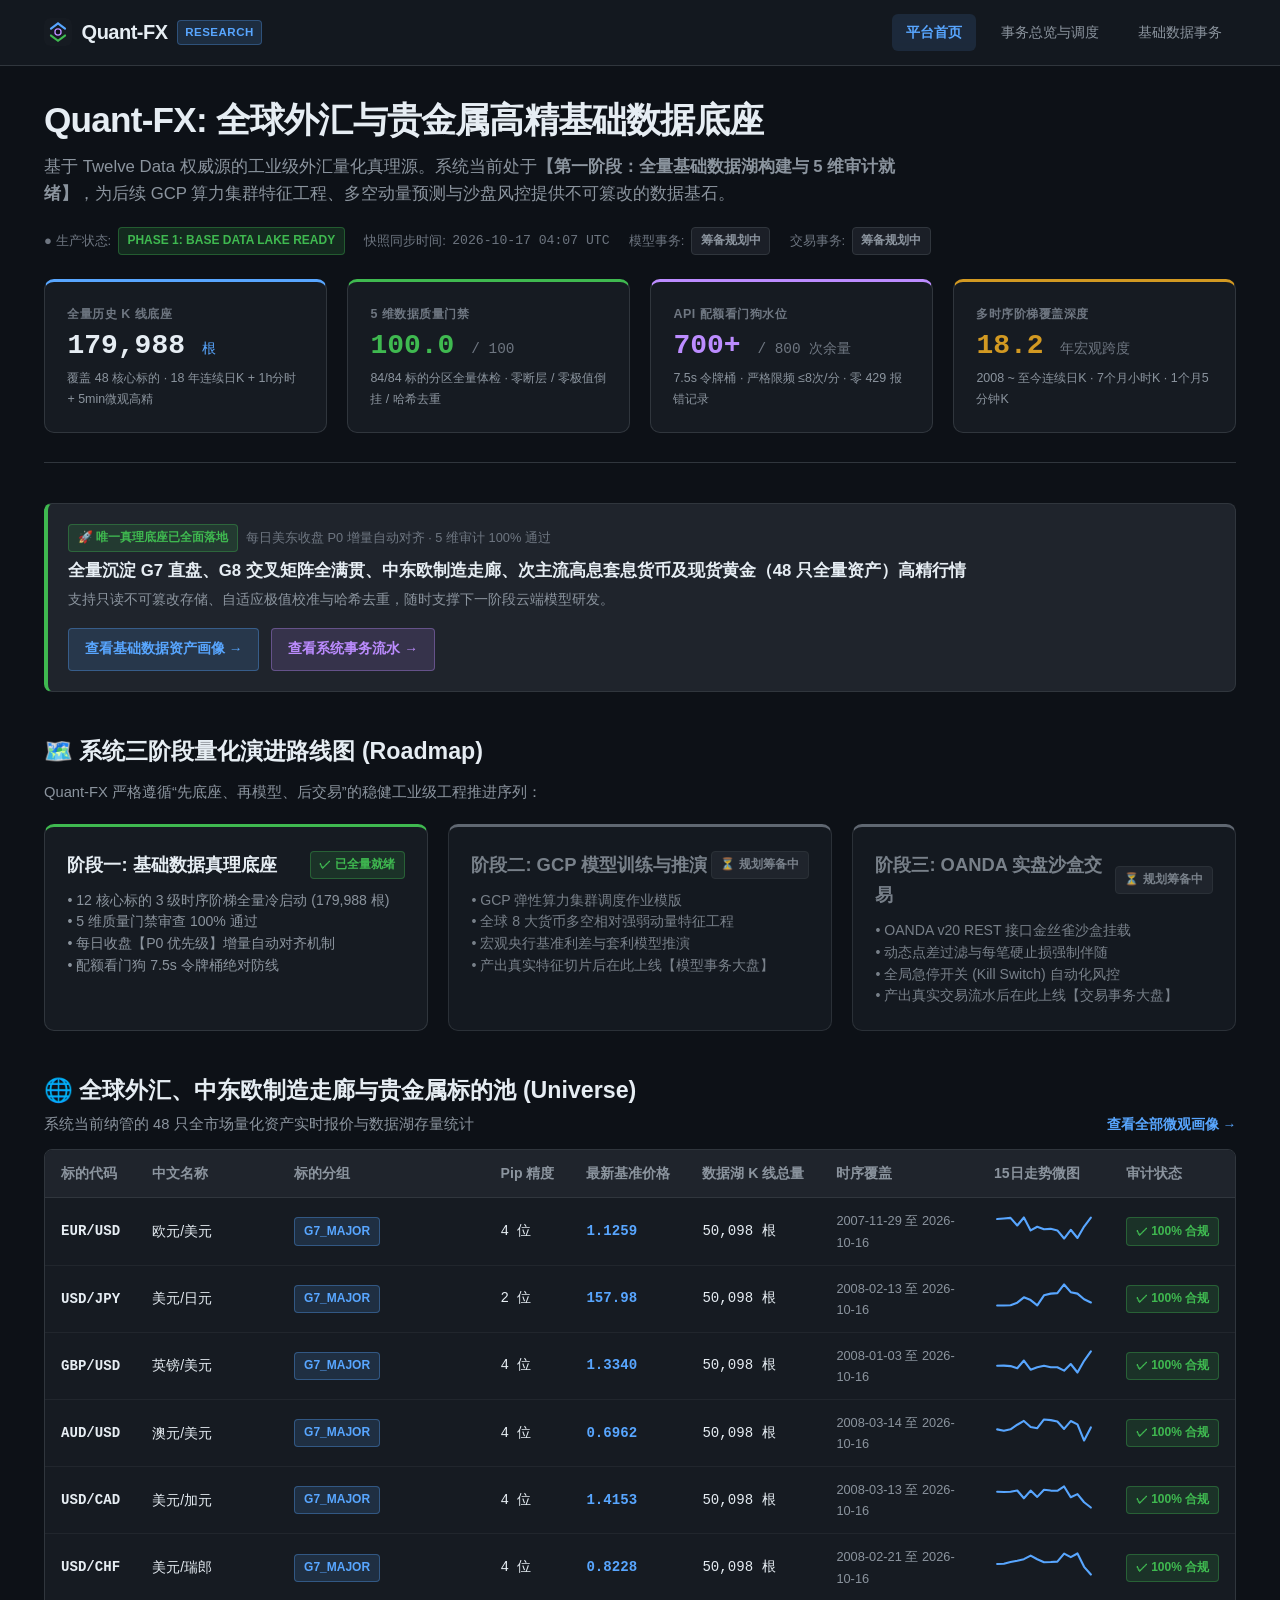
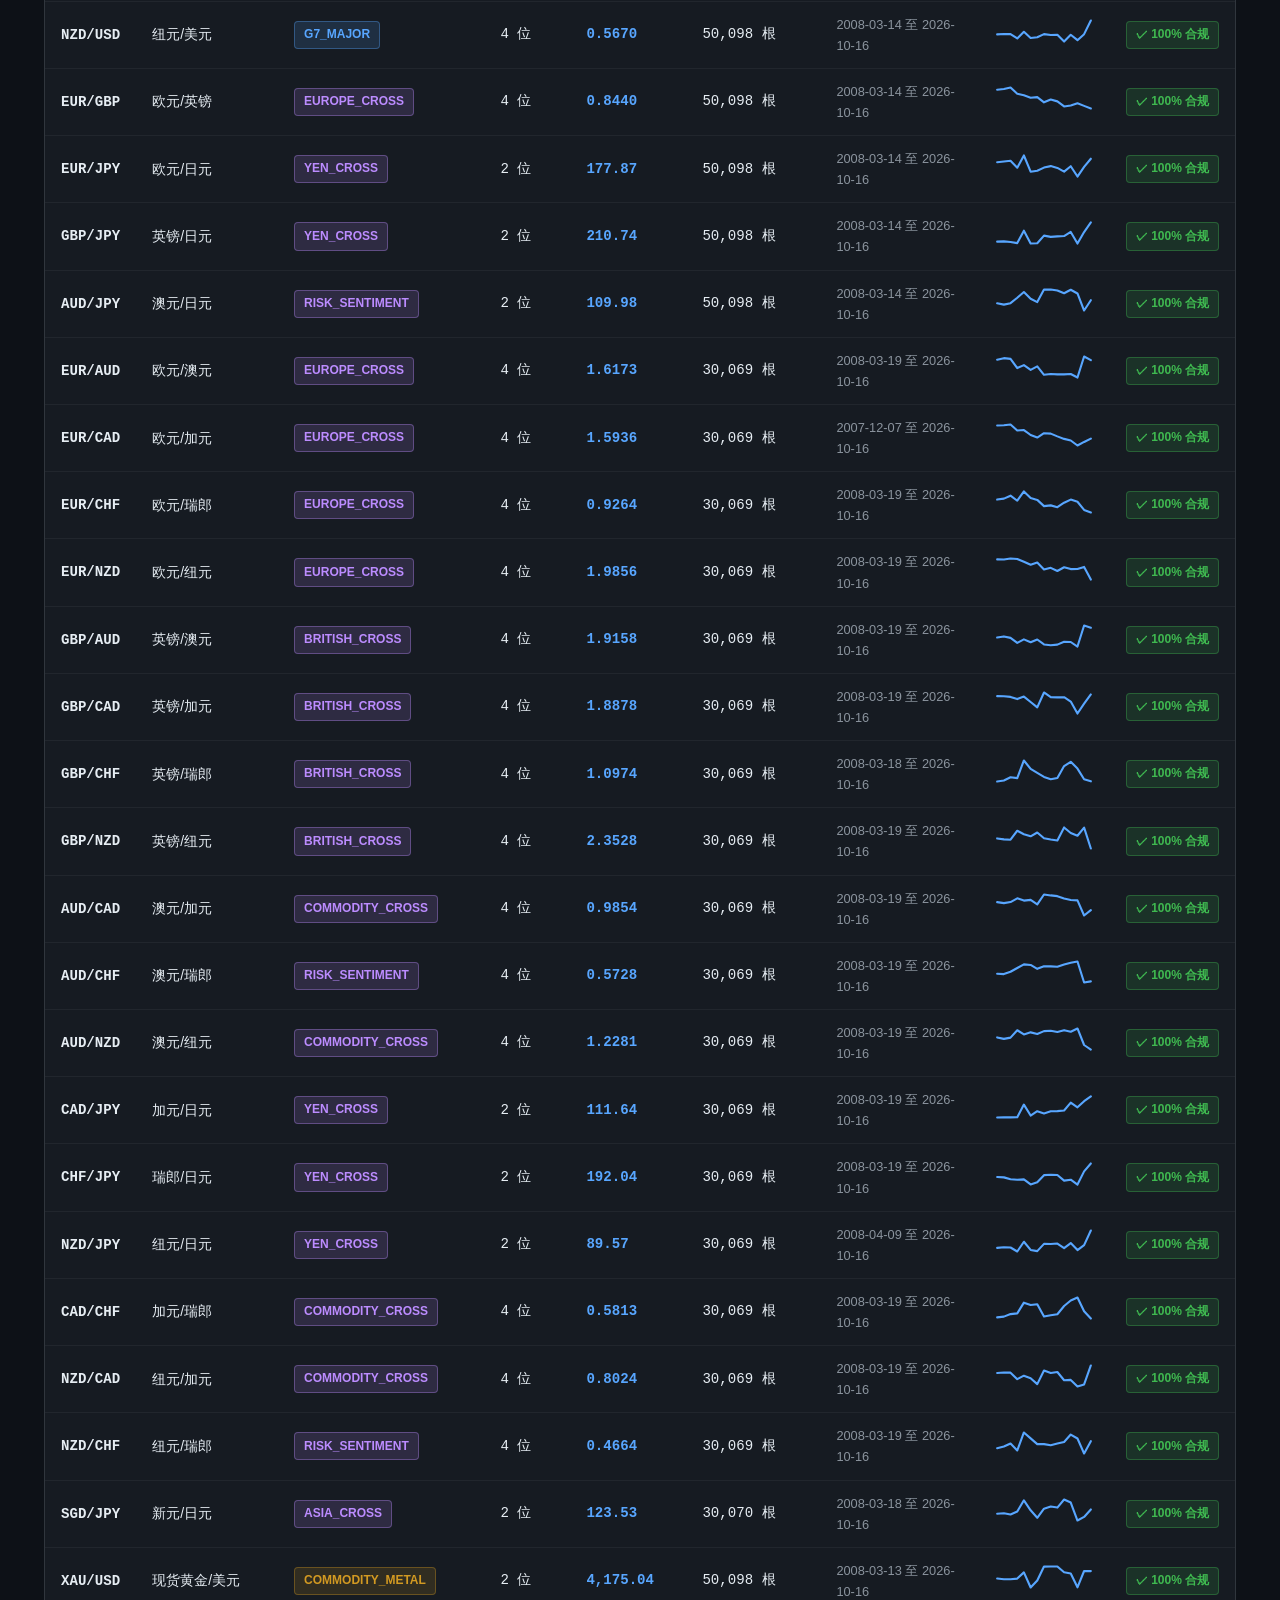
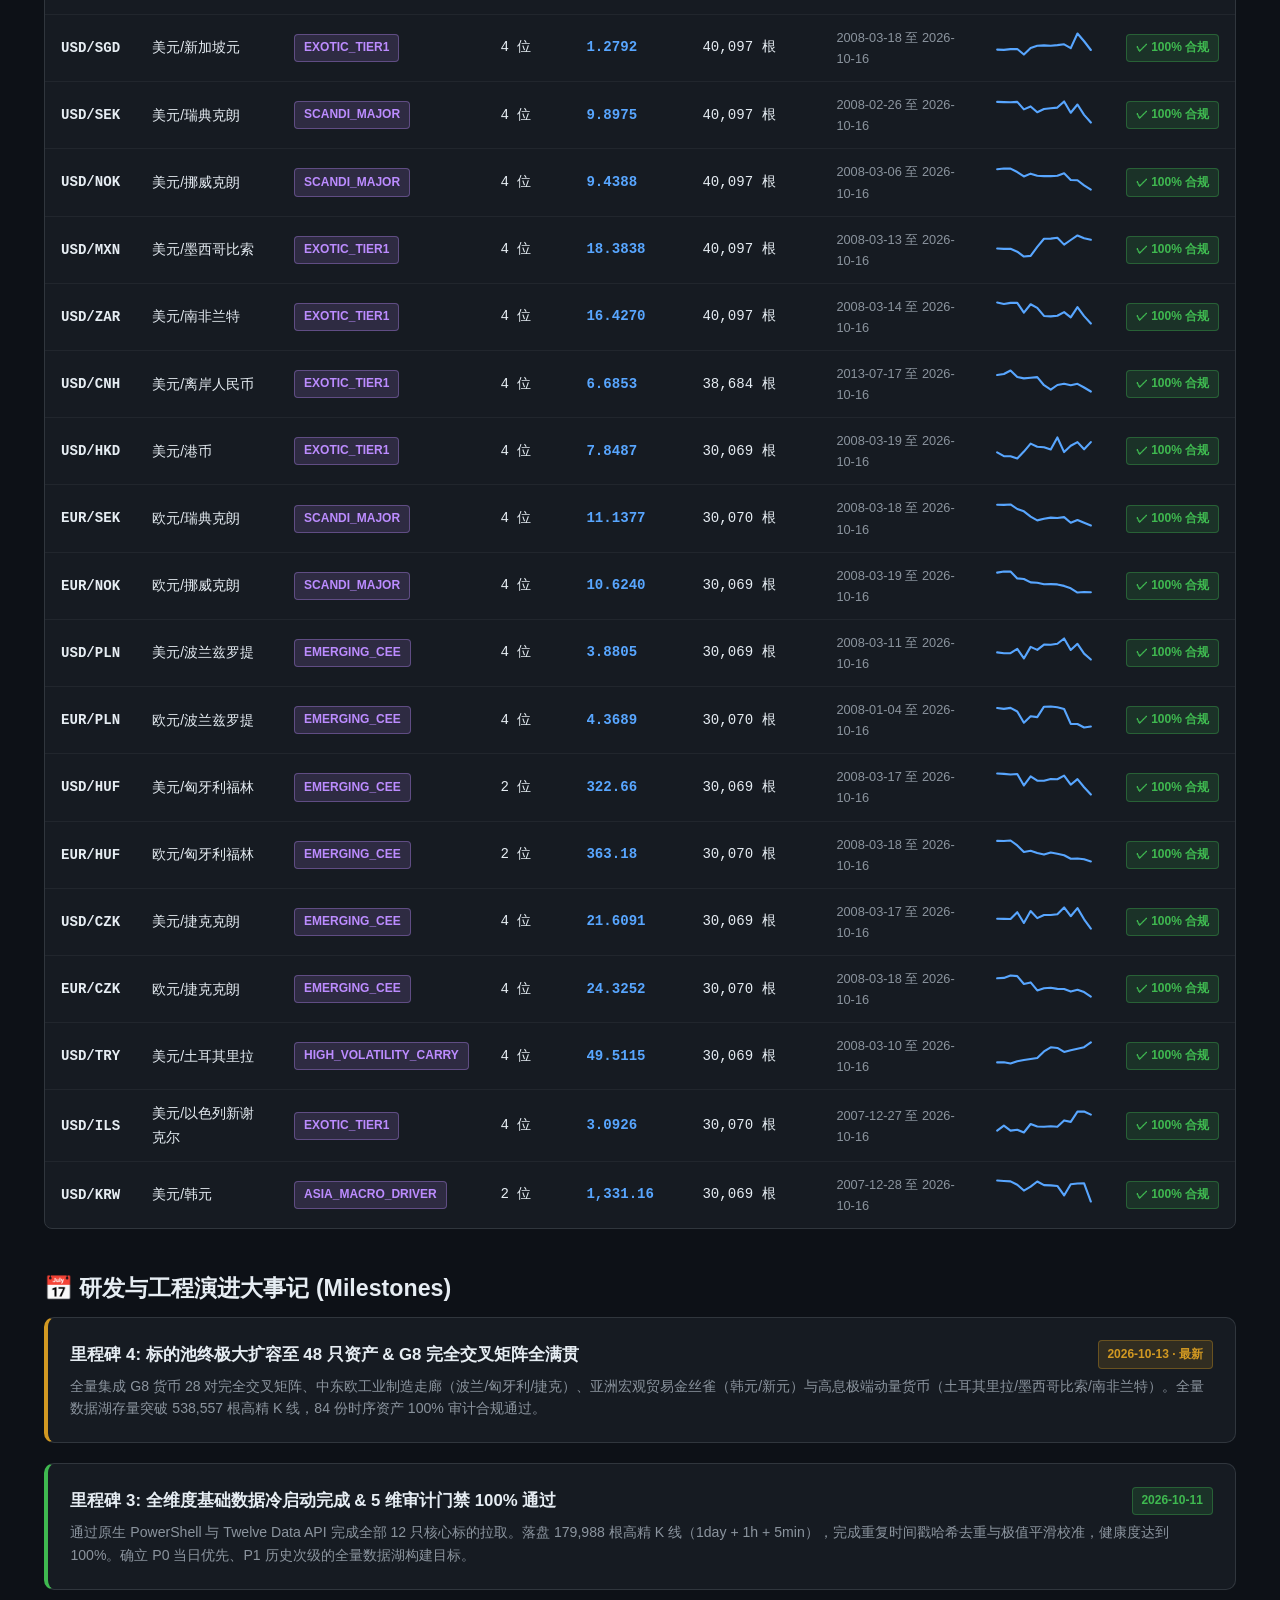
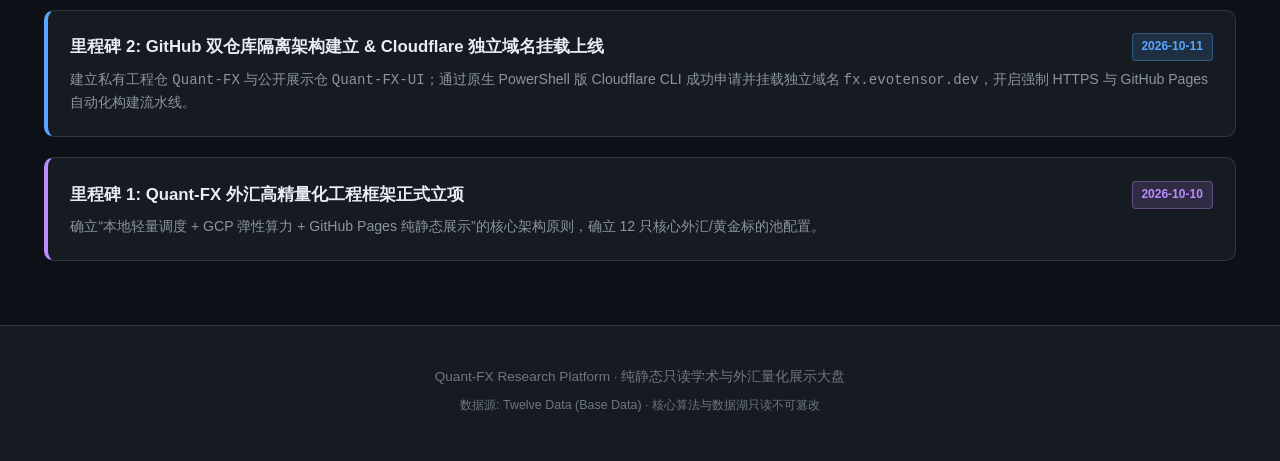
==== index.html @ 47ec5351 "chore(release): update Quant-FX live UI dashboard (2026-10-17 04:08:03 UTC)" ====
<!DOCTYPE html>
<html lang="zh-CN">
<head>
  <meta charset="UTF-8">
  <meta name="viewport" content="width=device-width, initial-scale=1.0">
  <title>Quant-FX Research - 全球外汇与贵金属量化系统</title>
  <link rel="icon" type="image/svg+xml" href="assets/favicon.svg">
  <link rel="stylesheet" href="assets/css/style.css?v=20261011_v2">
  <link rel="stylesheet" href="assets/css/components.css?v=20261011_v2">
  <link rel="stylesheet" href="assets/css/responsive.css?v=20261011_v2">
</head>
<body>
  <!-- 极简毛玻璃顶栏 -->
  <header class="site-header">
    <div class="nav-container">
      <a href="index.html" class="brand-logo">
        <svg viewBox="0 0 64 64" fill="none">
          <rect width="64" height="64" rx="14" fill="#161B22"/>
          <path d="M16 24L32 12L48 24" stroke="#58A6FF" stroke-width="5" stroke-linecap="round"/>
          <path d="M48 40L32 52L16 40" stroke="#3FB950" stroke-width="5" stroke-linecap="round"/>
          <circle cx="32" cy="32" r="7" fill="#0D1117" stroke="#BC8CFF" stroke-width="3"/>
        </svg>
        Quant-FX <span>RESEARCH</span>
      </a>
      <button class="menu-toggle" id="menuToggle" aria-label="展开导航菜单">☰</button>
      <nav class="nav-links" id="navLinks">
        <a href="index.html" class="nav-item active">平台首页</a>
        <a href="transactions.html" class="nav-item">事务总览与调度</a>
        <a href="base-data-transactions.html" class="nav-item">基础数据事务</a>
      </nav>
    </div>
  </header>

  <!-- 正文流式容器 -->
  <main class="docs-container">
    <article class="content-stream">
      
      <!-- 平台 Hero 介绍 -->
      <section class="article-header">
        <h1 class="article-title">Quant-FX: 全球外汇与贵金属高精基础数据底座</h1>
        <p class="article-subtitle">
          基于 Twelve Data 权威源的工业级外汇量化真理源。系统当前处于<strong>【第一阶段：全量基础数据湖构建与 5 维审计就绪】</strong>，为后续 GCP 算力集群特征工程、多空动量预测与沙盘风控提供不可篡改的数据基石。
        </p>
        <div class="article-meta">
          <span>● 生产状态: <span class="badge badge-green">PHASE 1: BASE DATA LAKE READY</span></span>
          <span>快照同步时间: <span id="lastSynced" class="tabular-numbers">2026-10-11 02:05 UTC</span></span>
          <span>模型事务: <span class="badge badge-gray">筹备规划中</span></span>
          <span>交易事务: <span class="badge badge-gray">筹备规划中</span></span>
        </div>

        <!-- 首页真实核心资产高光卡片 -->
        <div class="grid-cards" style="margin-top: 1.5rem;">
          <div class="card" style="border-top: 3px solid var(--color-accent);">
            <div class="stat-label">全量历史 K 线底座</div>
            <div class="stat-value tabular-numbers" id="totalCandles">179,988 <span style="font-size: 0.9rem; font-weight: 400; color: var(--color-accent);">根</span></div>
            <div class="stat-desc">覆盖 48 核心标的 · 18 年连续日K + 1h分时 + 5min微观高精</div>
          </div>
          <div class="card" style="border-top: 3px solid var(--color-bull);">
            <div class="stat-label">5 维数据质量门禁</div>
            <div class="stat-value tabular-numbers" style="color: var(--color-bull);">100.0 <span style="font-size: 0.9rem; font-weight: 400; color: var(--text-muted);">/ 100</span></div>
            <div class="stat-desc">84/84 标的分区全量体检 · 零断层 / 零极值倒挂 / 哈希去重</div>
          </div>
          <div class="card" style="border-top: 3px solid var(--color-purple);">
            <div class="stat-label">API 配额看门狗水位</div>
            <div class="stat-value tabular-numbers" style="color: var(--color-purple);">700+ <span style="font-size: 0.9rem; font-weight: 400; color: var(--text-muted);">/ 800 次余量</span></div>
            <div class="stat-desc">7.5s 令牌桶 · 严格限频 ≤8次/分 · 零 429 报错记录</div>
          </div>
          <div class="card" style="border-top: 3px solid var(--color-gold);">
            <div class="stat-label">多时序阶梯覆盖深度</div>
            <div class="stat-value tabular-numbers" style="color: var(--color-gold);">18.2 <span style="font-size: 0.9rem; font-weight: 400; color: var(--text-muted);">年宏观跨度</span></div>
            <div class="stat-desc">2008 ~ 至今连续日K · 7个月小时K · 1个月5分钟K</div>
          </div>
        </div>
      </section>

      <!-- 快速跳转横幅 -->
      <section>
        <div style="background:var(--bg-subtle); border:1px solid var(--border-default); border-left:4px solid var(--color-bull); border-radius:8px; padding:1.25rem; display:flex; justify-content:space-between; align-items:center; flex-wrap:wrap; gap:1rem;">
          <div>
            <div style="display:flex; align-items:center; gap:0.5rem; margin-bottom:0.35rem;">
              <span class="badge badge-green">🚀 唯一真理底座已全面落地</span>
              <span style="font-size:0.8rem; color:var(--text-muted);">每日美东收盘 P0 增量自动对齐 · 5 维审计 100% 通过</span>
            </div>
            <div style="font-size:1.05rem; font-weight:700; color:var(--text-primary); margin-bottom:0.25rem;">
              全量沉淀 G7 直盘、G8 交叉矩阵全满贯、中东欧制造走廊、次主流高息套息货币及现货黄金（48 只全量资产）高精行情
            </div>
            <div style="font-size:0.85rem; color:var(--text-secondary);">
              支持只读不可篡改存储、自适应极值校准与哈希去重，随时支撑下一阶段云端模型研发。
            </div>
          </div>
          <div style="display:flex; gap:0.75rem;">
            <a href="base-data-transactions.html" class="badge badge-blue" style="padding:0.6rem 1rem; font-size:0.85rem;">查看基础数据资产画像 →</a>
            <a href="transactions.html" class="badge badge-purple" style="padding:0.6rem 1rem; font-size:0.85rem;">查看系统事务流水 →</a>
          </div>
        </div>
      </section>

      <!-- 核心系统演进路线图 (Roadmap) -->
      <section>
        <h2 class="section-title">🗺️ 系统三阶段量化演进路线图 (Roadmap)</h2>
        <p class="section-desc">Quant-FX 严格遵循“先底座、再模型、后交易”的稳健工业级工程推进序列：</p>

        <div class="grid-cards" style="grid-template-columns: repeat(auto-fit, minmax(300px, 1fr));">
          <div class="card" style="border-top:3px solid var(--color-bull);">
            <div style="display:flex; justify-content:space-between; align-items:center; margin-bottom:0.6rem;">
              <span class="card-title" style="margin-bottom:0;">阶段一: 基础数据真理底座</span>
              <span class="badge badge-green">✓ 已全量就绪</span>
            </div>
            <div class="card-desc">
              • 12 核心标的 3 级时序阶梯全量冷启动 (179,988 根)<br>
              • 5 维质量门禁审查 100% 通过<br>
              • 每日收盘【P0 优先级】增量自动对齐机制<br>
              • 配额看门狗 7.5s 令牌桶绝对防线
            </div>
          </div>

          <div class="card" style="border-top:3px solid var(--text-muted); opacity:0.85;">
            <div style="display:flex; justify-content:space-between; align-items:center; margin-bottom:0.6rem;">
              <span class="card-title" style="margin-bottom:0; color:var(--text-secondary);">阶段二: GCP 模型训练与推演</span>
              <span class="badge badge-gray">⏳ 规划筹备中</span>
            </div>
            <div class="card-desc">
              • GCP 弹性算力集群调度作业模版<br>
              • 全球 8 大货币多空相对强弱动量特征工程<br>
              • 宏观央行基准利差与套利模型推演<br>
              • 产出真实特征切片后在此上线【模型事务大盘】
            </div>
          </div>

          <div class="card" style="border-top:3px solid var(--text-muted); opacity:0.85;">
            <div style="display:flex; justify-content:space-between; align-items:center; margin-bottom:0.6rem;">
              <span class="card-title" style="margin-bottom:0; color:var(--text-secondary);">阶段三: OANDA 实盘沙盒交易</span>
              <span class="badge badge-gray">⏳ 规划筹备中</span>
            </div>
            <div class="card-desc">
              • OANDA v20 REST 接口金丝雀沙盒挂载<br>
              • 动态点差过滤与每笔硬止损强制伴随<br>
              • 全局急停开关 (Kill Switch) 自动化风控<br>
              • 产出真实交易流水后在此上线【交易事务大盘】
            </div>
          </div>
        </div>
      </section>

      <!-- 48 核心标的池微观预览 -->
      <section>
        <div style="display:flex; justify-content:space-between; align-items:flex-end; margin-bottom:0.8rem;">
          <div>
            <h2 class="section-title" style="margin-bottom:0.2rem;">🌐 全球外汇、中东欧制造走廊与贵金属标的池 (Universe)</h2>
            <p class="section-desc" style="margin-bottom:0;">系统当前纳管的 48 只全市场量化资产实时报价与数据湖存量统计</p>
          </div>
          <a href="base-data-transactions.html" style="font-size:0.85rem; font-weight:600;">查看全部微观画像 →</a>
        </div>

        <div class="table-container">
          <table class="data-table" id="previewTable">
            <thead>
              <tr>
                <th>标的代码</th>
                <th>中文名称</th>
                <th>标的分组</th>
                <th>Pip 精度</th>
                <th>最新基准价格</th>
                <th>数据湖 K 线总量</th>
                <th>时序覆盖</th>
                <th>15日走势微图</th>
                <th>审计状态</th>
              </tr>
            </thead>
            <tbody id="previewTableBody">
              <tr><td colspan="9" style="text-align:center; color:var(--text-muted); padding:2rem;">正在加载基础数据湖资产...</td></tr>
            </tbody>
          </table>
        </div>
      </section>

      <!-- 研发大事记 (Milestones) -->
      <section>
        <h2 class="section-title">📅 研发与工程演进大事记 (Milestones)</h2>
        <div class="grid-cards" style="grid-template-columns: 1fr;">
          <div class="card" style="border-left: 4px solid var(--color-gold);">
            <div style="display:flex; justify-content:space-between; align-items:center; margin-bottom:0.4rem;">
              <span style="font-weight:700; color:var(--text-primary); font-size:1.05rem;">里程碑 4: 标的池终极大扩容至 48 只资产 & G8 完全交叉矩阵全满贯</span>
              <span class="badge badge-gold">2026-10-13 · 最新</span>
            </div>
            <p style="font-size:0.88rem; color:var(--text-secondary); line-height:1.6;">
              全量集成 G8 货币 28 对完全交叉矩阵、中东欧工业制造走廊（波兰/匈牙利/捷克）、亚洲宏观贸易金丝雀（韩元/新元）与高息极端动量货币（土耳其里拉/墨西哥比索/南非兰特）。全量数据湖存量突破 538,557 根高精 K 线，84 份时序资产 100% 审计合规通过。
            </p>
          </div>

          <div class="card" style="border-left: 4px solid var(--color-bull);">
            <div style="display:flex; justify-content:space-between; align-items:center; margin-bottom:0.4rem;">
              <span style="font-weight:700; color:var(--text-primary); font-size:1.05rem;">里程碑 3: 全维度基础数据冷启动完成 & 5 维审计门禁 100% 通过</span>
              <span class="badge badge-green">2026-10-11</span>
            </div>
            <p style="font-size:0.88rem; color:var(--text-secondary); line-height:1.6;">
              通过原生 PowerShell 与 Twelve Data API 完成全部 12 只核心标的拉取。落盘 179,988 根高精 K 线（1day + 1h + 5min），完成重复时间戳哈希去重与极值平滑校准，健康度达到 100%。确立 P0 当日优先、P1 历史次级的全量数据湖构建目标。
            </p>
          </div>

          <div class="card" style="border-left: 4px solid var(--color-accent);">
            <div style="display:flex; justify-content:space-between; align-items:center; margin-bottom:0.4rem;">
              <span style="font-weight:700; color:var(--text-primary); font-size:1.05rem;">里程碑 2: GitHub 双仓库隔离架构建立 & Cloudflare 独立域名挂载上线</span>
              <span class="badge badge-blue">2026-10-11</span>
            </div>
            <p style="font-size:0.88rem; color:var(--text-secondary); line-height:1.6;">
              建立私有工程仓 <code>Quant-FX</code> 与公开展示仓 <code>Quant-FX-UI</code>；通过原生 PowerShell 版 Cloudflare CLI 成功申请并挂载独立域名 <code>fx.evotensor.dev</code>，开启强制 HTTPS 与 GitHub Pages 自动化构建流水线。
            </p>
          </div>

          <div class="card" style="border-left: 4px solid var(--color-purple);">
            <div style="display:flex; justify-content:space-between; align-items:center; margin-bottom:0.4rem;">
              <span style="font-weight:700; color:var(--text-primary); font-size:1.05rem;">里程碑 1: Quant-FX 外汇高精量化工程框架正式立项</span>
              <span class="badge badge-purple">2026-10-10</span>
            </div>
            <p style="font-size:0.88rem; color:var(--text-secondary); line-height:1.6;">
              确立“本地轻量调度 + GCP 弹性算力 + GitHub Pages 纯静态展示”的核心架构原则，确立 12 只核心外汇/黄金标的池配置。
            </p>
          </div>
        </div>
      </section>

    </article>
  </main>

  <!-- 统一页脚 -->
  <footer class="site-footer">
    <p>Quant-FX Research Platform · 纯静态只读学术与外汇量化展示大盘</p>
    <p style="color:var(--text-muted); font-size:0.78rem;">
      数据源: Twelve Data (Base Data) · 核心算法与数据湖只读不可篡改
    </p>
  </footer>

  <script type="module">
    import { QuantFX } from './assets/js/utils.js';

    document.addEventListener('DOMContentLoaded', async () => {
      const summary = await QuantFX.loadData('base_data_summary.json');
      if (!summary || !summary.assets) return;

      const tbody = document.getElementById('previewTableBody');
      if (!tbody) return;

      tbody.innerHTML = summary.assets.map(asset => {
        const spark = QuantFX.renderSparkline(asset.sparkline, 95, 26, '#58A6FF');
        const catBadge = asset.category === 'G7_MAJOR' ? 'badge-blue' : (asset.category === 'COMMODITY_METAL' ? 'badge-gold' : 'badge-purple');
        const priceFmt = QuantFX.formatPrice(asset.latest_price, asset.pip_decimal);

        return `
          <tr>
            <td><strong style="color:var(--text-primary); font-family:var(--font-mono);">${asset.symbol}</strong></td>
            <td>${asset.name}</td>
            <td><span class="badge ${catBadge}">${asset.category}</span></td>
            <td class="tabular-numbers">${asset.pip_decimal} 位</td>
            <td class="tabular-numbers" style="font-weight:700; color:var(--color-accent);">${priceFmt}</td>
            <td class="tabular-numbers">${asset.total_bars.toLocaleString()} 根</td>
            <td style="font-size:0.8rem; color:var(--text-secondary);">${asset.earliest_time} 至 ${asset.latest_time}</td>
            <td>${spark}</td>
            <td><span class="badge badge-green">✓ 100% 合规</span></td>
          </tr>
        `;
      }).join('');
    });
  </script>
</body>
</html>
---- assets/css/style.css ----
/* ==============================================================================
   Quant-FX Research - 全局视觉与现代外汇量化展示大盘样式表 (style.css)
   基于纯原生现代 CSS，完全零外部依赖，极简深色极客设计
   ============================================================================== */

:root {
  /* 基础暗黑背景与面板色阶 */
  --bg-canvas: #0D1117;
  --bg-surface: #161B22;
  --bg-subtle: #1F242C;
  --bg-glass: rgba(22, 27, 34, 0.85);
  --border-default: #30363D;
  --border-muted: #21262D;

  /* 文字色阶 */
  --text-primary: #E6EDF3;
  --text-secondary: #8B949E;
  --text-muted: #6E7681;

  /* 外汇核心多空与资产高光色 */
  --color-accent: #58A6FF;
  --color-bull: #3FB950;
  --color-bear: #F85149;
  --color-gold: #D29922;
  --color-purple: #BC8CFF;
  --color-cyan: #39C5BB;

  /* 字体家族 */
  --font-sans: 'Inter', -apple-system, BlinkMacSystemFont, "Segoe UI", Roboto, "Helvetica Neue", Arial, sans-serif;
  --font-mono: 'JetBrains Mono', 'Fira Code', 'Roboto Mono', Consolas, monospace;

  /* 排版尺寸与行高 */
  --line-height-normal: 1.65;
  --max-content-width: 1240px;
}

/* 基础重置 */
*, *::before, *::after {
  box-sizing: border-box;
  margin: 0;
  padding: 0;
}

body {
  background-color: var(--bg-canvas);
  color: var(--text-primary);
  font-family: var(--font-sans);
  line-height: var(--line-height-normal);
  font-size: 15px;
  -webkit-font-smoothing: antialiased;
  -moz-osx-font-smoothing: grayscale;
  scrollbar-width: thin;
  scrollbar-color: var(--border-default) var(--bg-canvas);
}

/* 全局滚动条美化 */
::-webkit-scrollbar {
  width: 8px;
  height: 8px;
}
::-webkit-scrollbar-track {
  background: var(--bg-canvas);
}
::-webkit-scrollbar-thumb {
  background: var(--border-default);
  border-radius: 4px;
}
::-webkit-scrollbar-thumb:hover {
  background: var(--text-muted);
}

/* 链接样式 */
a {
  color: var(--color-accent);
  text-decoration: none;
  transition: opacity 0.2s ease;
}
a:hover {
  text-decoration: underline;
  opacity: 0.85;
}

/* 极简毛玻璃顶栏导航 */
.site-header {
  position: sticky;
  top: 0;
  z-index: 1000;
  background-color: var(--bg-glass);
  backdrop-filter: blur(12px);
  -webkit-backdrop-filter: blur(12px);
  border-bottom: 1px solid var(--border-default);
  transition: background-color 0.3s ease;
}

.nav-container {
  max-width: var(--max-content-width);
  margin: 0 auto;
  padding: 0.85rem 1.5rem;
  display: flex;
  align-items: center;
  justify-content: space-between;
}

.brand-logo {
  display: flex;
  align-items: center;
  gap: 0.6rem;
  font-size: 1.25rem;
  font-weight: 800;
  color: var(--text-primary);
  letter-spacing: -0.5px;
}

.brand-logo img, .brand-logo svg {
  width: 28px;
  height: 28px;
}

.brand-logo span {
  font-size: 0.72rem;
  font-weight: 700;
  padding: 2px 7px;
  border-radius: 4px;
  background: rgba(88, 166, 255, 0.15);
  color: var(--color-accent);
  border: 1px solid rgba(88, 166, 255, 0.3);
  letter-spacing: 0.5px;
  text-transform: uppercase;
}

.nav-links {
  display: flex;
  align-items: center;
  gap: 0.75rem;
}

.nav-item {
  font-size: 0.88rem;
  font-weight: 500;
  color: var(--text-secondary);
  padding: 0.45rem 0.85rem;
  border-radius: 6px;
  transition: all 0.2s ease;
}

.nav-item:hover {
  color: var(--text-primary);
  background-color: var(--bg-subtle);
  text-decoration: none;
}

.nav-item.active {
  color: var(--color-accent);
  background-color: rgba(88, 166, 255, 0.12);
  font-weight: 600;
}

.menu-toggle {
  display: none;
  background: none;
  border: 1px solid var(--border-default);
  color: var(--text-primary);
  font-size: 1.2rem;
  padding: 0.3rem 0.6rem;
  border-radius: 6px;
  cursor: pointer;
}

/* 主容器 */
.docs-container {
  max-width: var(--max-content-width);
  margin: 0 auto;
  padding: 2rem 1.5rem 4rem;
}

/* 文章正文流式布局 */
.content-stream {
  display: flex;
  flex-direction: column;
  gap: 2.5rem;
}

/* Hero 文章头部 */
.article-header {
  border-bottom: 1px solid var(--border-default);
  padding-bottom: 1.8rem;
}

.article-title {
  font-size: 2.2rem;
  font-weight: 800;
  letter-spacing: -0.8px;
  line-height: 1.25;
  color: var(--text-primary);
  margin-bottom: 0.75rem;
}

.article-subtitle {
  font-size: 1.05rem;
  color: var(--text-secondary);
  line-height: 1.6;
  max-width: 900px;
}

.article-meta {
  display: flex;
  flex-wrap: wrap;
  align-items: center;
  gap: 1.2rem;
  margin-top: 1.2rem;
  font-size: 0.82rem;
  color: var(--text-muted);
}

.article-meta span {
  display: flex;
  align-items: center;
  gap: 0.4rem;
}

/* 等宽数字排版 */
.tabular-numbers {
  font-variant-numeric: tabular-nums;
  font-family: var(--font-mono);
}

/* 页脚 */
.site-footer {
  border-top: 1px solid var(--border-default);
  padding: 2.5rem 1.5rem;
  text-align: center;
  font-size: 0.85rem;
  color: var(--text-muted);
  background-color: var(--bg-surface);
}

.site-footer p {
  margin-bottom: 0.4rem;
}
---- assets/css/components.css ----
/* ==============================================================================
   Quant-FX Research - 核心 UI 组件库 (components.css)
   支持卡片、数据表、指标徽章、外汇强弱雷达图与风控仪表盘
   ============================================================================== */

/* 卡片系统 */
.card {
  background-color: var(--bg-surface);
  border: 1px solid var(--border-default);
  border-radius: 10px;
  padding: 1.4rem;
  transition: transform 0.2s ease, border-color 0.2s ease, box-shadow 0.2s ease;
  position: relative;
  overflow: hidden;
}

.card:hover {
  border-color: rgba(88, 166, 255, 0.4);
  box-shadow: 0 8px 24px rgba(0, 0, 0, 0.28);
}

.card-title {
  font-size: 1.15rem;
  font-weight: 700;
  color: var(--text-primary);
  margin-bottom: 0.5rem;
  display: flex;
  align-items: center;
  gap: 0.5rem;
}

.card-desc {
  font-size: 0.88rem;
  color: var(--text-secondary);
  line-height: 1.55;
}

/* 卡片网格布局 */
.grid-cards {
  display: grid;
  grid-template-columns: repeat(auto-fit, minmax(240px, 1fr));
  gap: 1.25rem;
}

.grid-2 {
  display: grid;
  grid-template-columns: 1fr 1fr;
  gap: 1.5rem;
}

.grid-3 {
  display: grid;
  grid-template-columns: repeat(3, 1fr);
  gap: 1.25rem;
}

/* 核心高光数据卡片 */
.stat-card {
  padding: 1.2rem;
  border-radius: 8px;
  background: var(--bg-surface);
  border: 1px solid var(--border-default);
}

.stat-label {
  font-size: 0.78rem;
  font-weight: 600;
  text-transform: uppercase;
  color: var(--text-muted);
  letter-spacing: 0.5px;
  margin-bottom: 0.35rem;
}

.stat-value {
  font-size: 1.75rem;
  font-weight: 800;
  color: var(--text-primary);
  line-height: 1.15;
  margin-bottom: 0.35rem;
}

.stat-desc {
  font-size: 0.78rem;
  color: var(--text-secondary);
}

/* 徽章 Badge */
.badge {
  display: inline-flex;
  align-items: center;
  gap: 0.35rem;
  font-size: 0.75rem;
  font-weight: 600;
  padding: 0.2rem 0.55rem;
  border-radius: 4px;
  white-space: nowrap;
}

.badge-green {
  background: rgba(63, 185, 80, 0.15);
  color: var(--color-bull);
  border: 1px solid rgba(63, 185, 80, 0.35);
}

.badge-red {
  background: rgba(248, 81, 73, 0.15);
  color: var(--color-bear);
  border: 1px solid rgba(248, 81, 73, 0.35);
}

.badge-blue {
  background: rgba(88, 166, 255, 0.15);
  color: var(--color-accent);
  border: 1px solid rgba(88, 166, 255, 0.35);
}

.badge-gold {
  background: rgba(210, 153, 34, 0.15);
  color: var(--color-gold);
  border: 1px solid rgba(210, 153, 34, 0.35);
}

.badge-purple {
  background: rgba(188, 140, 255, 0.15);
  color: var(--color-purple);
  border: 1px solid rgba(188, 140, 255, 0.35);
}

.badge-gray {
  background: rgba(110, 118, 129, 0.15);
  color: var(--text-secondary);
  border: 1px solid var(--border-default);
}

/* 状态指示点 */
.status-dot {
  width: 8px;
  height: 8px;
  border-radius: 50%;
  display: inline-block;
  background: var(--text-muted);
}

.status-dot.active {
  background: var(--color-bull);
  box-shadow: 0 0 8px rgba(63, 185, 80, 0.6);
}

.status-dot.warning {
  background: var(--color-gold);
  box-shadow: 0 0 8px rgba(210, 153, 34, 0.6);
}

/* 表格容器与数据表格 */
.table-container {
  width: 100%;
  overflow-x: auto;
  border: 1px solid var(--border-default);
  border-radius: 8px;
  background-color: var(--bg-surface);
}

.data-table {
  width: 100%;
  border-collapse: collapse;
  font-size: 0.88rem;
  text-align: left;
}

.data-table th {
  background-color: var(--bg-subtle);
  color: var(--text-secondary);
  font-weight: 600;
  padding: 0.75rem 1rem;
  border-bottom: 1px solid var(--border-default);
  white-space: nowrap;
}

.data-table td {
  padding: 0.75rem 1rem;
  border-bottom: 1px solid var(--border-muted);
  color: var(--text-primary);
}

.data-table tr:last-child td {
  border-bottom: none;
}

.data-table tr:hover td {
  background-color: rgba(255, 255, 255, 0.02);
}

/* 提示与注意框 Callouts */
.callout {
  padding: 1.1rem 1.3rem;
  border-radius: 8px;
  background-color: var(--bg-subtle);
  border-left: 4px solid var(--color-accent);
  font-size: 0.92rem;
  line-height: 1.6;
  color: var(--text-secondary);
}

.callout strong {
  color: var(--text-primary);
}

.callout-success {
  border-left-color: var(--color-bull);
  background-color: rgba(63, 185, 80, 0.06);
}

.callout-warning {
  border-left-color: var(--color-gold);
  background-color: rgba(210, 153, 34, 0.06);
}

.callout-danger {
  border-left-color: var(--color-bear);
  background-color: rgba(248, 81, 73, 0.06);
}

/* 外汇货币强弱动量条 */
.strength-item {
  display: flex;
  align-items: center;
  gap: 1rem;
  margin-bottom: 0.85rem;
}

.strength-label {
  width: 60px;
  font-weight: 700;
  font-family: var(--font-mono);
  font-size: 0.95rem;
}

.strength-bar-bg {
  flex: 1;
  height: 10px;
  background-color: var(--bg-subtle);
  border-radius: 5px;
  overflow: hidden;
  border: 1px solid var(--border-muted);
}

.strength-bar-fill {
  height: 100%;
  border-radius: 5px;
  transition: width 0.6s cubic-bezier(0.16, 1, 0.3, 1);
}

.strength-val {
  width: 50px;
  text-align: right;
  font-weight: 600;
  font-size: 0.85rem;
  color: var(--text-secondary);
}

/* Sparkline 迷你走势线 */
.sparkline-svg {
  width: 100px;
  height: 30px;
  overflow: visible;
}

.sparkline-path {
  fill: none;
  stroke: var(--color-accent);
  stroke-width: 2;
  stroke-linecap: round;
  stroke-linejoin: round;
}

/* 代码与命令行高亮块 */
pre, code {
  font-family: var(--font-mono);
}

.code-box {
  background-color: #07090D;
  border: 1px solid var(--border-default);
  border-radius: 6px;
  padding: 0.85rem 1.1rem;
  color: #7EE787;
  font-size: 0.82rem;
  overflow-x: auto;
  line-height: 1.5;
}

/* Section 标题 */
.section-title {
  font-size: 1.45rem;
  font-weight: 700;
  color: var(--text-primary);
  margin-bottom: 0.6rem;
  display: flex;
  align-items: center;
  gap: 0.6rem;
}

.section-desc {
  font-size: 0.92rem;
  color: var(--text-secondary);
  margin-bottom: 1.25rem;
}
---- assets/css/responsive.css ----
/* ==============================================================================
   Quant-FX Research - 响应式断点与移动端适配 (responsive.css)
   ============================================================================== */

@media (max-width: 992px) {
  .grid-2 {
    grid-template-columns: 1fr;
  }
  
  .grid-3 {
    grid-template-columns: repeat(2, 1fr);
  }

  .article-title {
    font-size: 1.85rem;
  }
}

@media (max-width: 768px) {
  .docs-container {
    padding: 1.25rem 1rem 3rem;
  }

  .menu-toggle {
    display: block;
  }

  .nav-links {
    display: none;
    position: absolute;
    top: 100%;
    left: 0;
    right: 0;
    background-color: var(--bg-surface);
    border-bottom: 1px solid var(--border-default);
    flex-direction: column;
    padding: 1rem 1.5rem;
    gap: 0.5rem;
    box-shadow: 0 12px 24px rgba(0, 0, 0, 0.4);
  }

  .nav-links.show {
    display: flex;
  }

  .nav-item {
    width: 100%;
    padding: 0.6rem 0.8rem;
  }

  .grid-cards {
    grid-template-columns: 1fr;
  }

  .grid-3 {
    grid-template-columns: 1fr;
  }

  .article-title {
    font-size: 1.55rem;
  }

  .article-subtitle {
    font-size: 0.95rem;
  }

  .stat-value {
    font-size: 1.45rem;
  }

  .article-meta {
    gap: 0.75rem;
  }
}
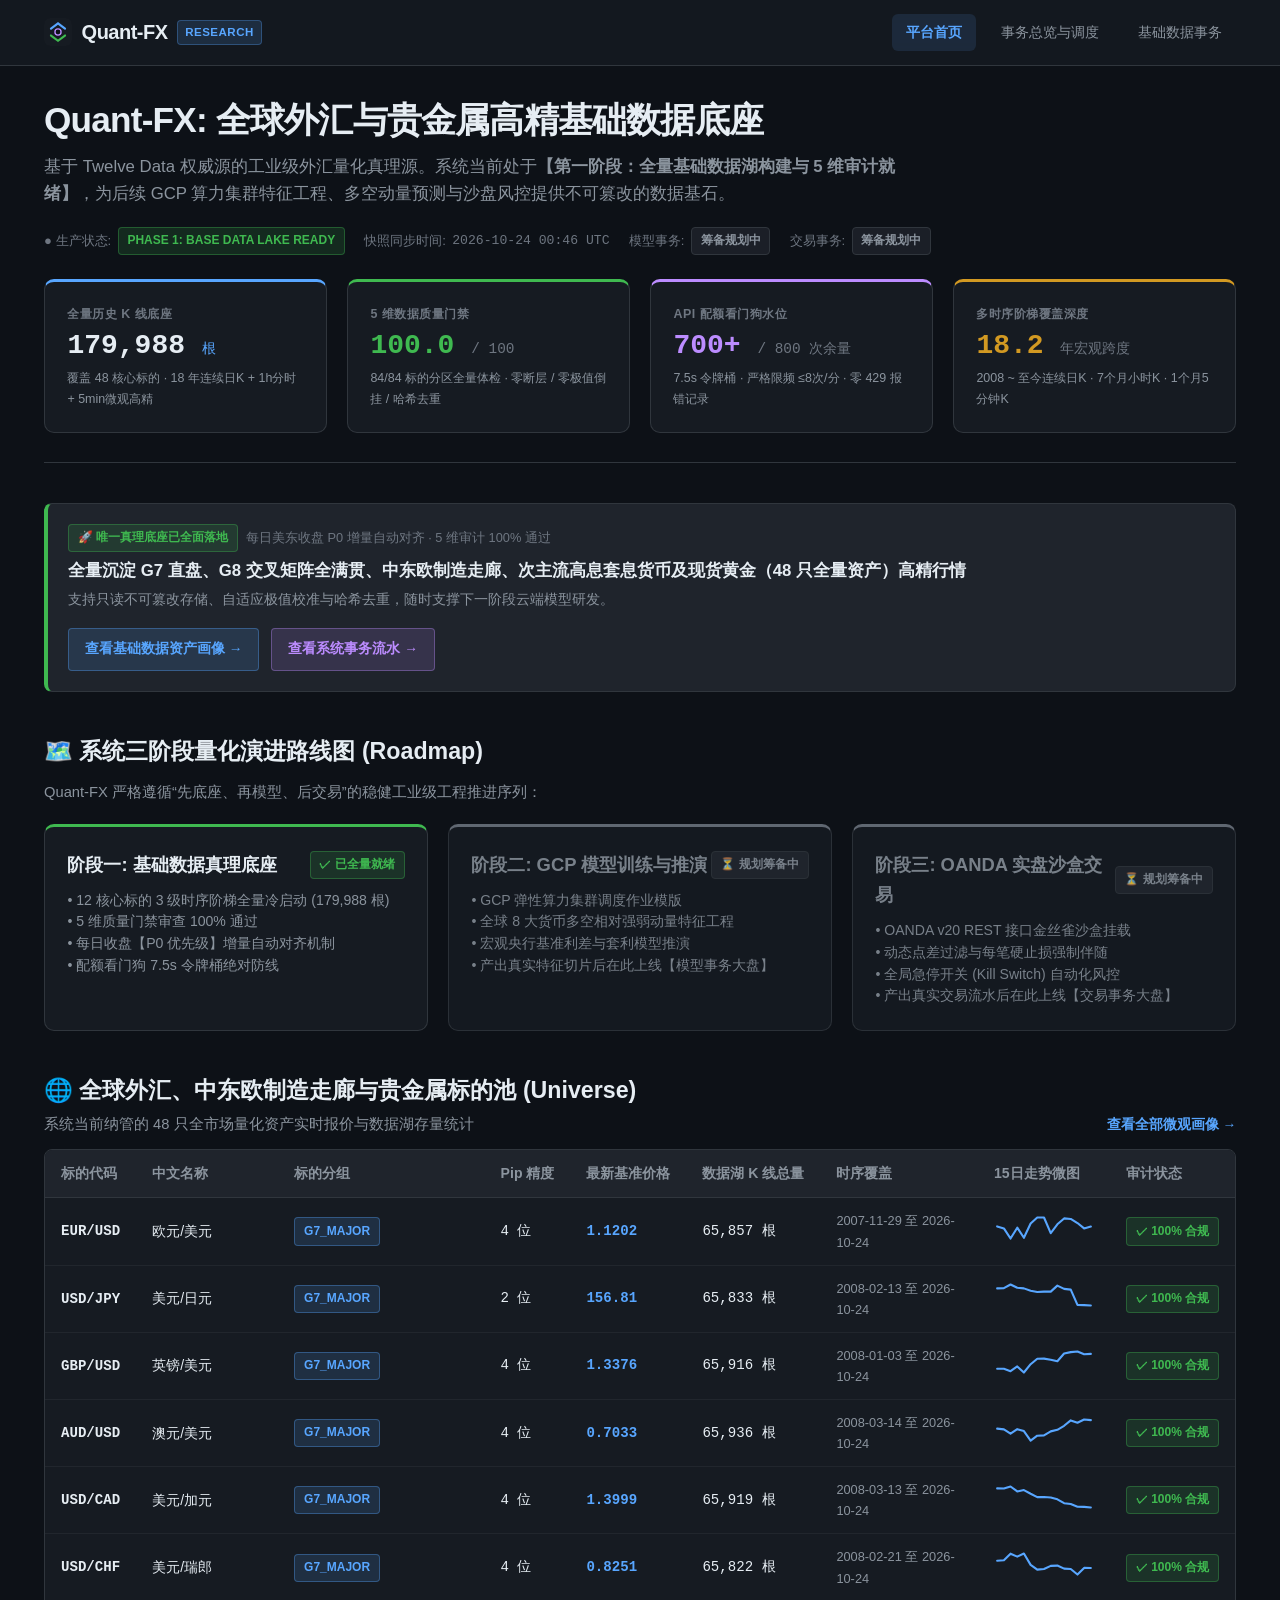
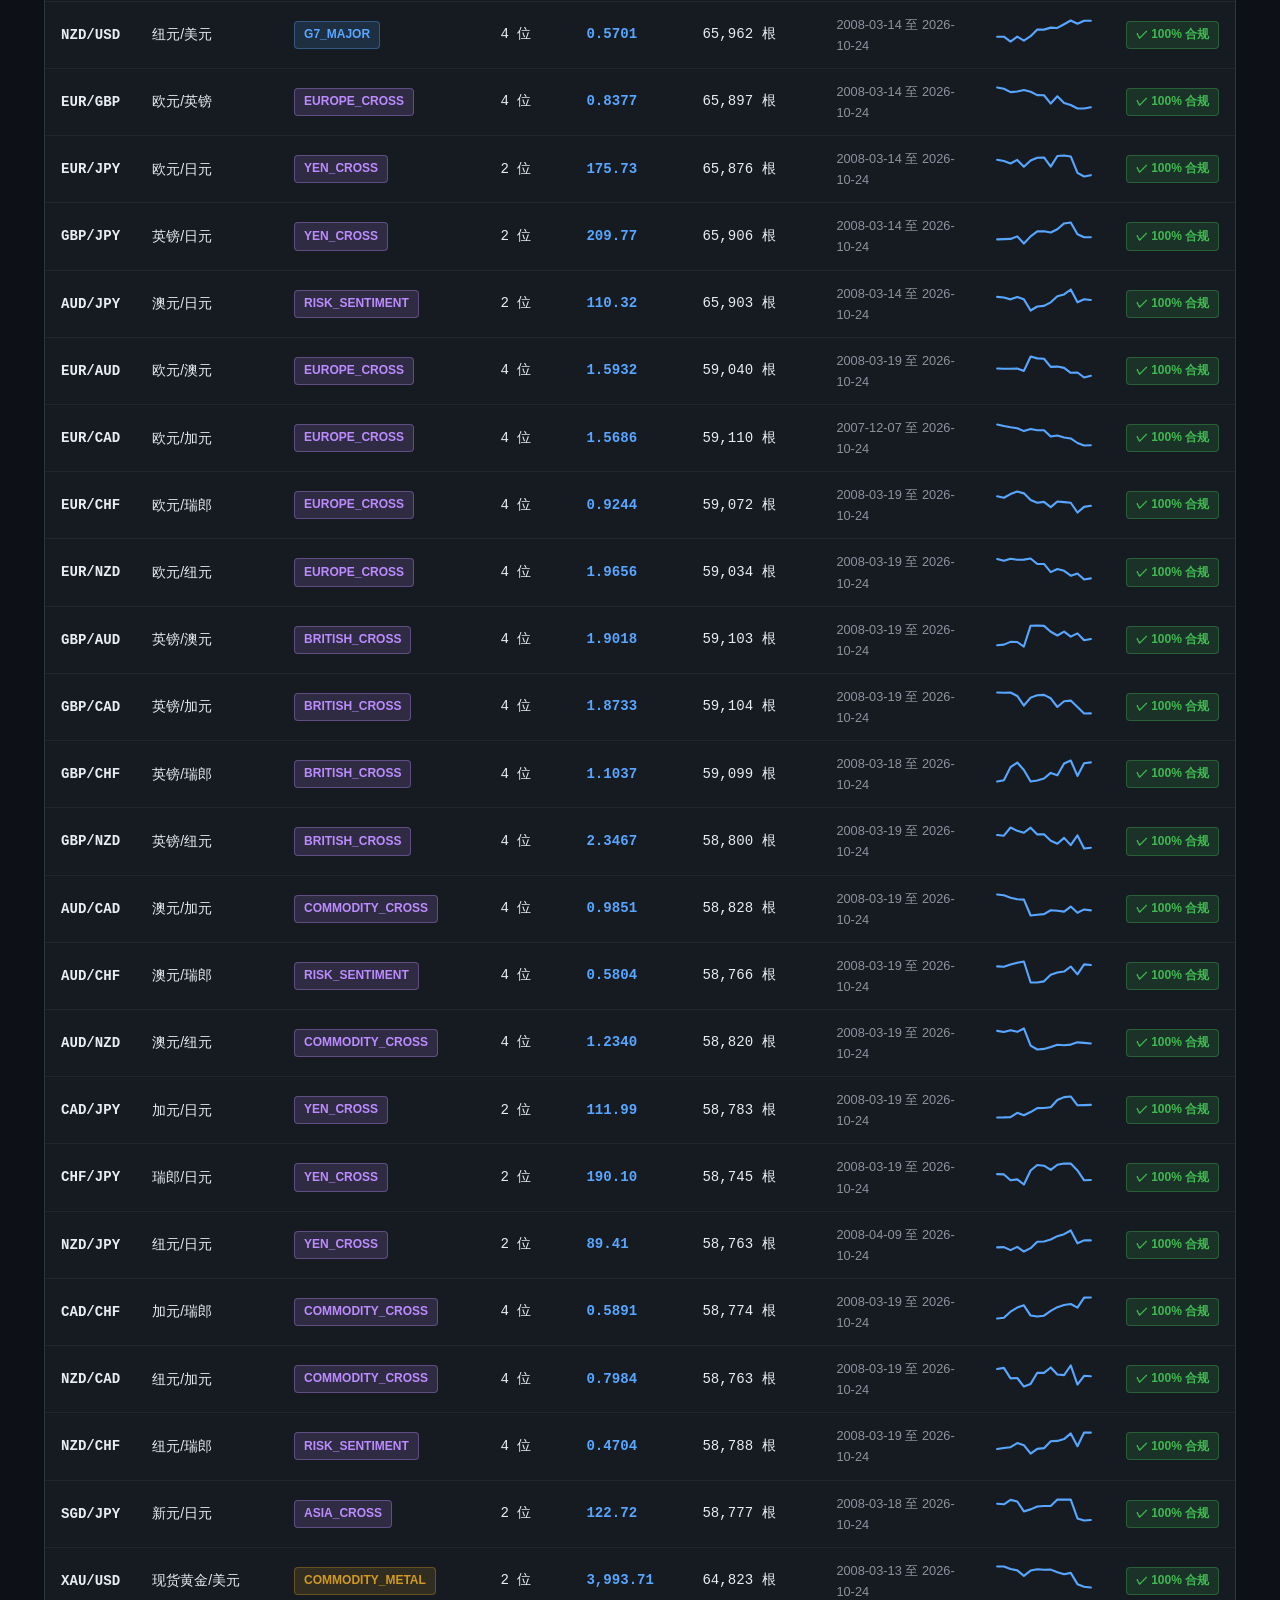
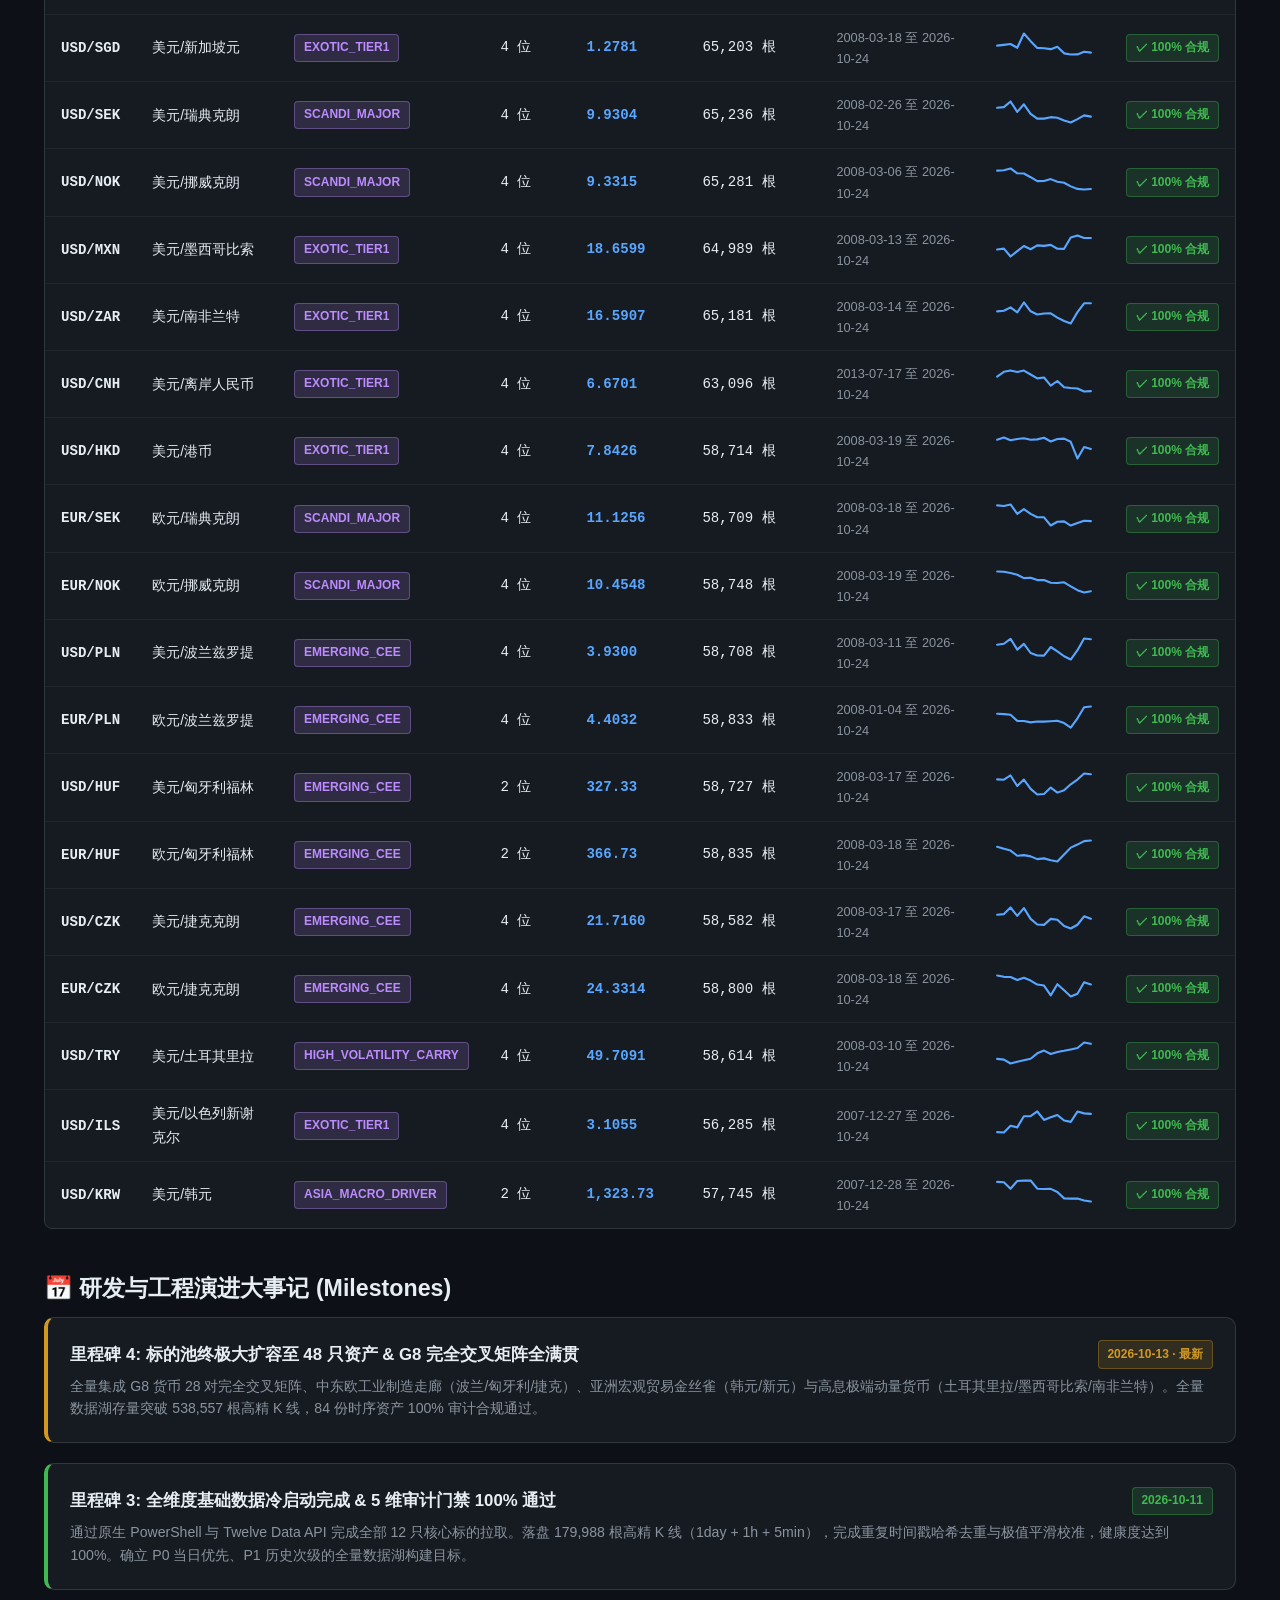
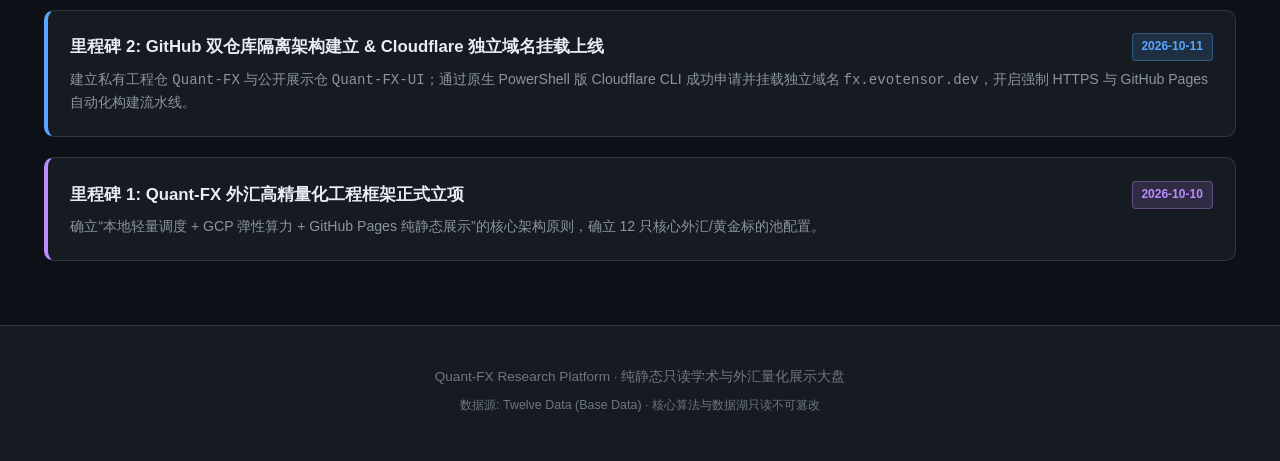
==== commit 8d70378d: "chore(release): update Quant-FX UI dashboard [2026-10-24 00:46:22 UTC - PWA Enabled]" ====
--- a/index.html
+++ b/index.html
@@ -5,6 +5,13 @@
   <meta name="viewport" content="width=device-width, initial-scale=1.0">
   <title>Quant-FX Research - 全球外汇与贵金属量化系统</title>
   <link rel="icon" type="image/svg+xml" href="assets/favicon.svg">
+  <link rel="manifest" href="manifest.json">
+  <meta name="theme-color" content="#161B22">
+  <meta name="mobile-web-app-capable" content="yes">
+  <meta name="apple-mobile-web-app-capable" content="yes">
+  <meta name="apple-mobile-web-app-status-bar-style" content="black-translucent">
+  <meta name="apple-mobile-web-app-title" content="Quant-FX">
+  <link rel="apple-touch-icon" href="assets/icons/apple-touch-icon.png">
   <link rel="stylesheet" href="assets/css/style.css?v=20261011_v2">
   <link rel="stylesheet" href="assets/css/components.css?v=20261011_v2">
   <link rel="stylesheet" href="assets/css/responsive.css?v=20261011_v2">
@@ -262,5 +269,6 @@
       }).join('');
     });
   </script>
+  <script src="assets/js/pwa.js"></script>
 </body>
 </html>
--- a/assets/css/components.css
+++ b/assets/css/components.css
@@ -305,3 +305,121 @@
   color: var(--text-secondary);
   margin-bottom: 1.25rem;
 }
+
+/* ==========================================================================
+   PWA (Progressive Web App) 专属组件与交互样式
+   ========================================================================== */
+
+/* PWA 沉浸式安装应用按钮 */
+.pwa-install-btn {
+  display: none;
+  align-items: center;
+  gap: 0.4rem;
+  background: linear-gradient(135deg, rgba(88, 166, 255, 0.18), rgba(188, 140, 255, 0.18));
+  border: 1px solid rgba(88, 166, 255, 0.4);
+  color: #58A6FF;
+  padding: 0.35rem 0.85rem;
+  border-radius: 20px;
+  font-size: 0.82rem;
+  font-weight: 600;
+  cursor: pointer;
+  transition: all 0.25s ease;
+  backdrop-filter: blur(8px);
+  margin-left: 0.5rem;
+}
+
+.pwa-install-btn:hover {
+  background: linear-gradient(135deg, rgba(88, 166, 255, 0.3), rgba(188, 140, 255, 0.3));
+  border-color: #58A6FF;
+  color: #FFFFFF;
+  box-shadow: 0 0 12px rgba(88, 166, 255, 0.35);
+  transform: translateY(-1px);
+}
+
+.pwa-install-btn:active {
+  transform: translateY(0);
+}
+
+/* 顶部网络离线/在线状态通知条 */
+.pwa-network-banner {
+  display: none;
+  align-items: center;
+  justify-content: center;
+  gap: 0.6rem;
+  padding: 0.45rem 1rem;
+  font-size: 0.84rem;
+  font-weight: 500;
+  text-align: center;
+  position: sticky;
+  top: 0;
+  z-index: 1000;
+  backdrop-filter: blur(12px);
+  animation: slideDown 0.3s ease-out;
+}
+
+.pwa-network-banner.offline {
+  background-color: rgba(210, 153, 34, 0.2);
+  border-bottom: 1px solid rgba(210, 153, 34, 0.4);
+  color: #E3B341;
+}
+
+.pwa-network-banner.online {
+  background-color: rgba(63, 185, 80, 0.2);
+  border-bottom: 1px solid rgba(63, 185, 80, 0.4);
+  color: #3FB950;
+}
+
+.pwa-dot {
+  width: 8px;
+  height: 8px;
+  border-radius: 50%;
+  display: inline-block;
+}
+
+.pwa-dot.offline {
+  background-color: #D29922;
+  box-shadow: 0 0 8px #D29922;
+}
+
+.pwa-dot.online {
+  background-color: #3FB950;
+  box-shadow: 0 0 8px #3FB950;
+}
+
+/* 浮动轻提示 Toast */
+.pwa-toast {
+  position: fixed;
+  bottom: 2rem;
+  right: 2rem;
+  background-color: rgba(22, 27, 34, 0.95);
+  border: 1px solid var(--border-default);
+  color: var(--text-primary);
+  padding: 0.75rem 1.25rem;
+  border-radius: 8px;
+  box-shadow: 0 8px 24px rgba(0, 0, 0, 0.5);
+  backdrop-filter: blur(12px);
+  font-size: 0.88rem;
+  z-index: 2000;
+  opacity: 0;
+  transform: translateY(12px);
+  pointer-events: none;
+  transition: opacity 0.3s ease, transform 0.3s ease;
+}
+
+.pwa-toast.show {
+  opacity: 1;
+  transform: translateY(0);
+}
+
+@keyframes slideDown {
+  from { transform: translateY(-100%); }
+  to { transform: translateY(0); }
+}
+
+/* PWA 独立窗口 (Standalone) 体验优化 */
+@media (display-mode: standalone) {
+  .site-header {
+    padding-top: env(safe-area-inset-top, 0);
+  }
+}
+
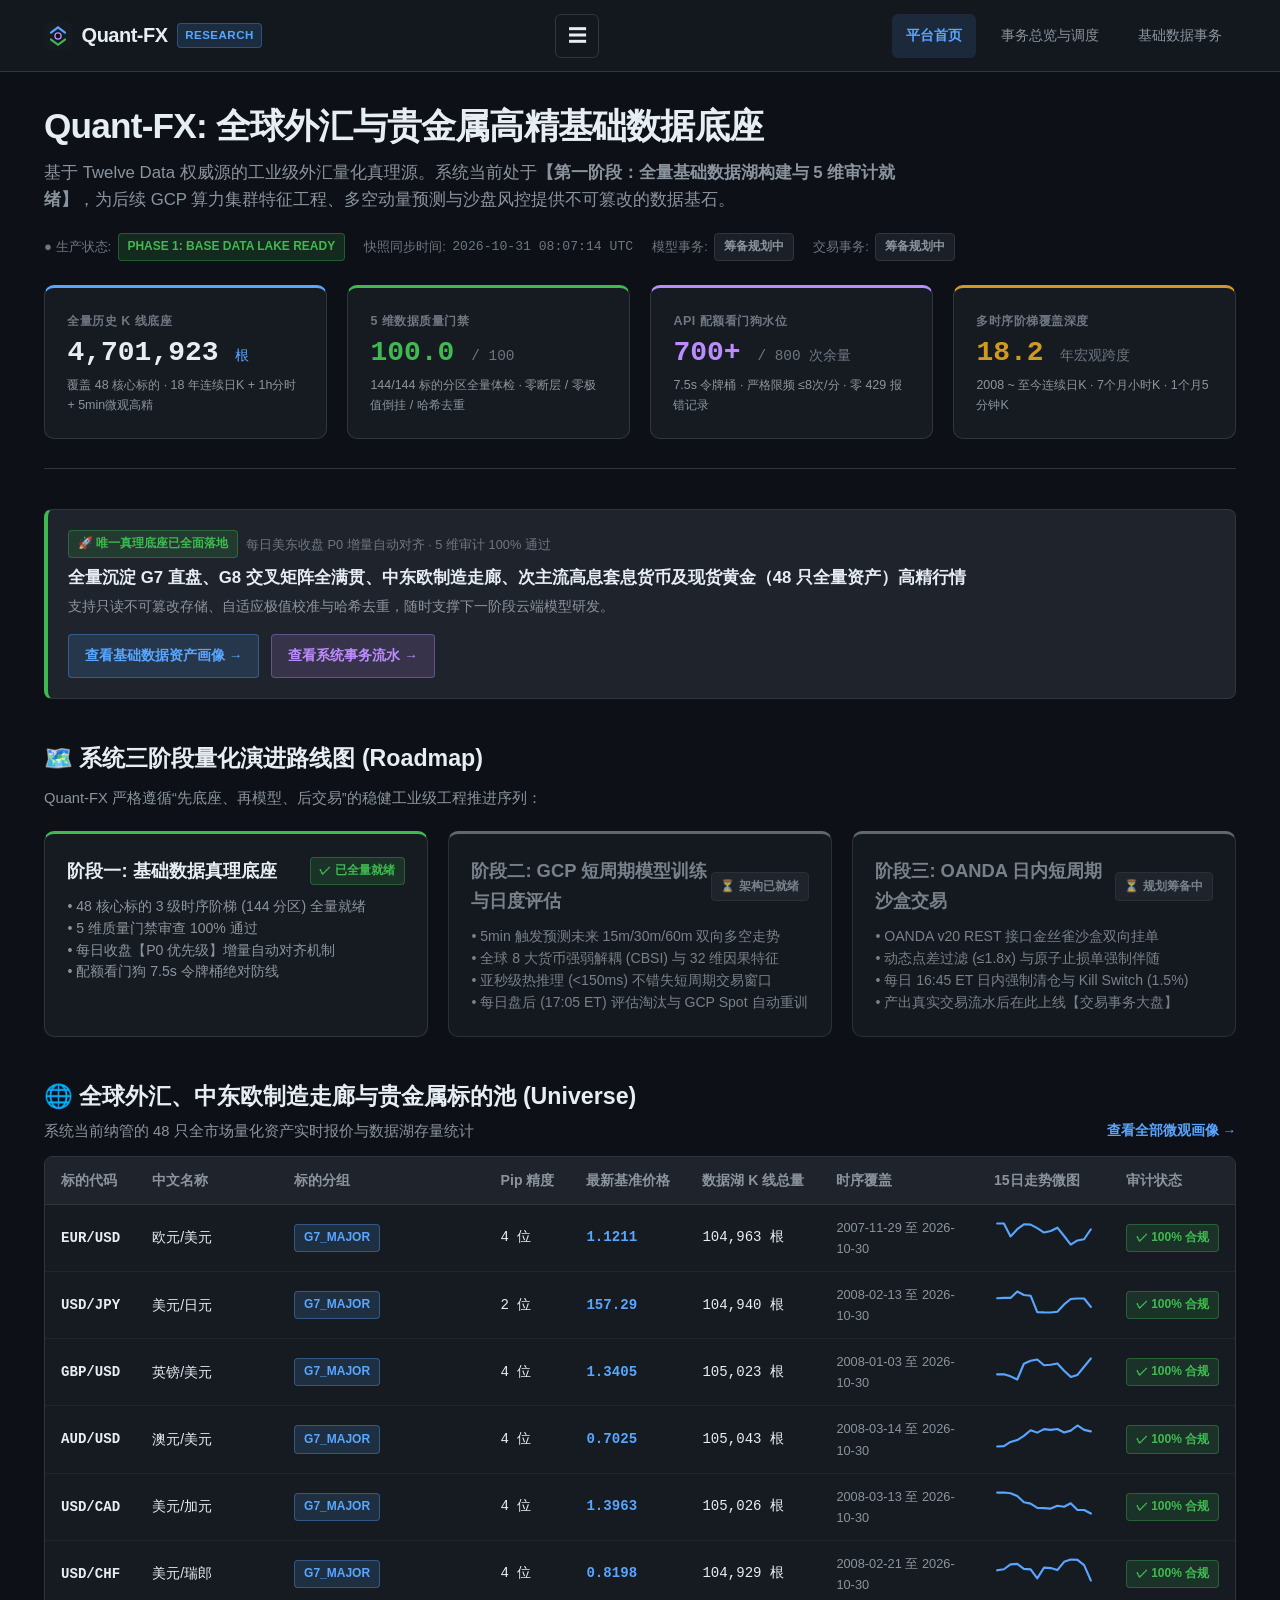
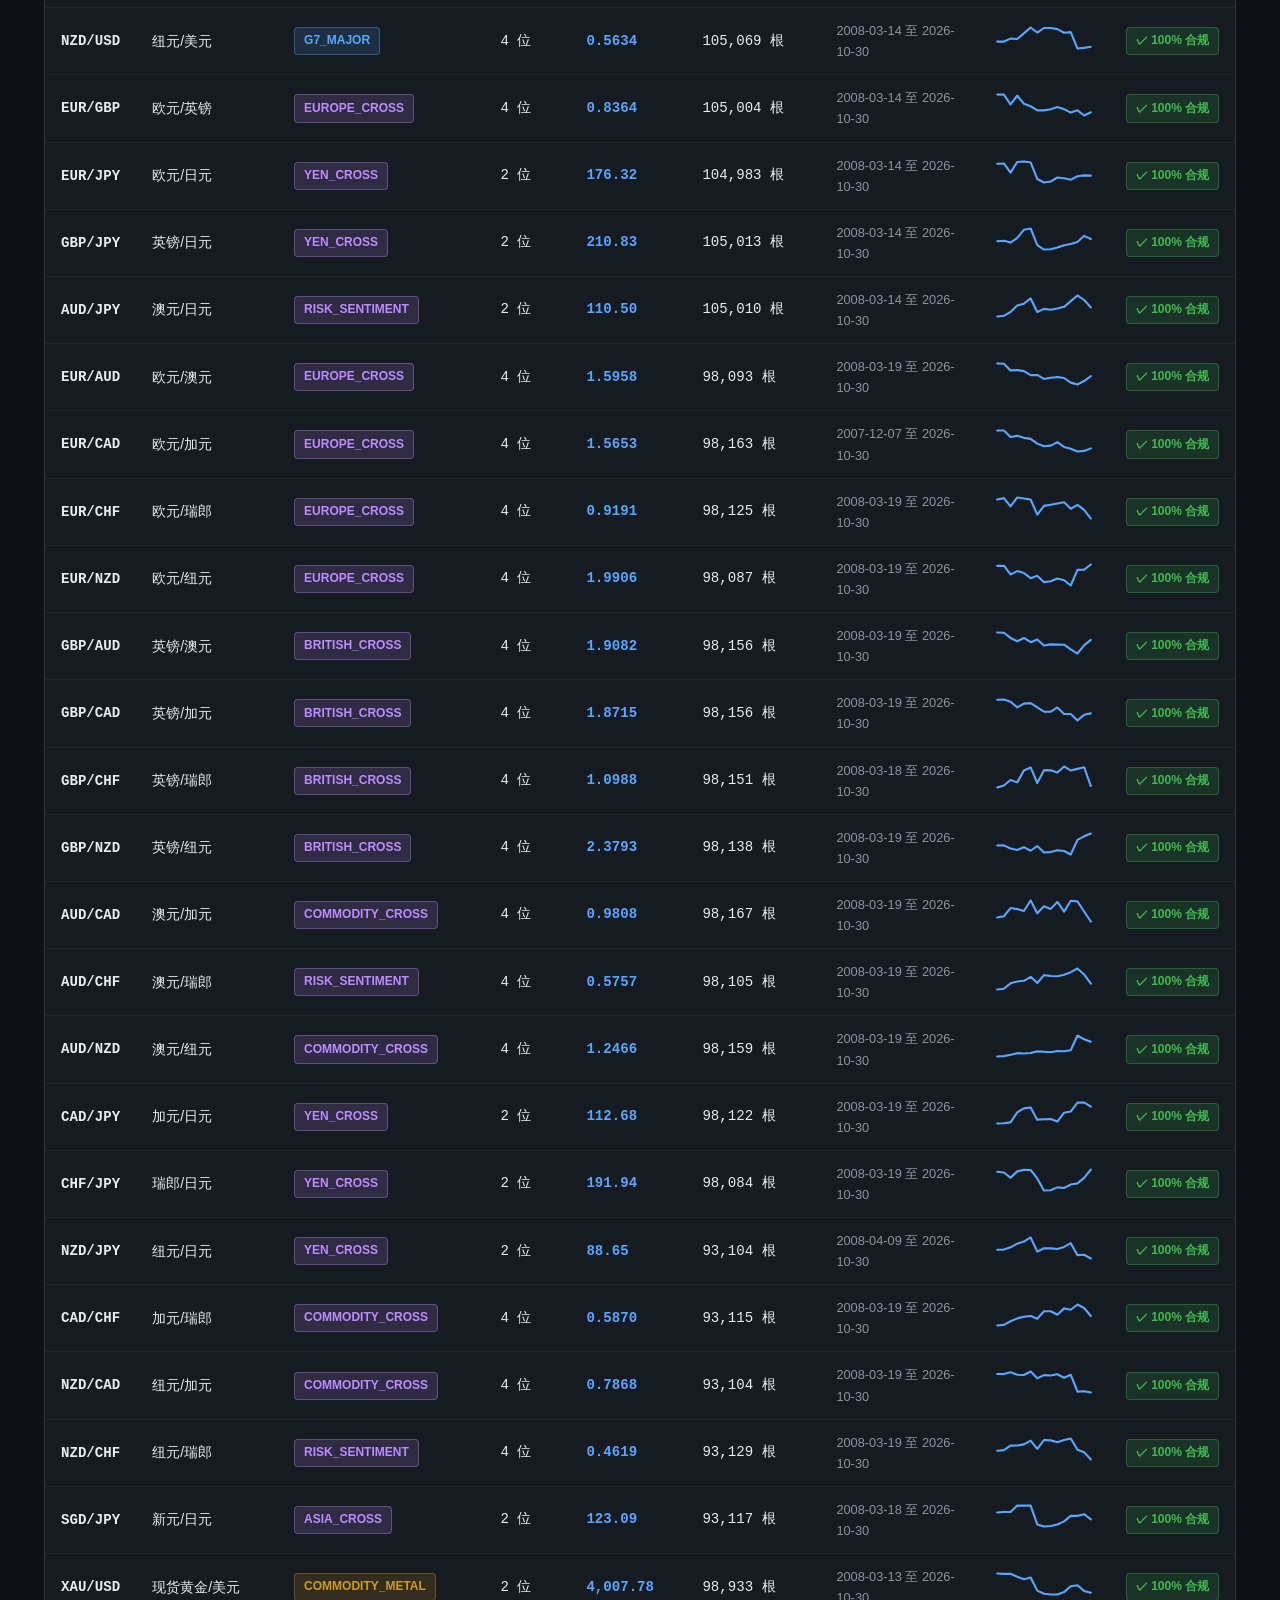
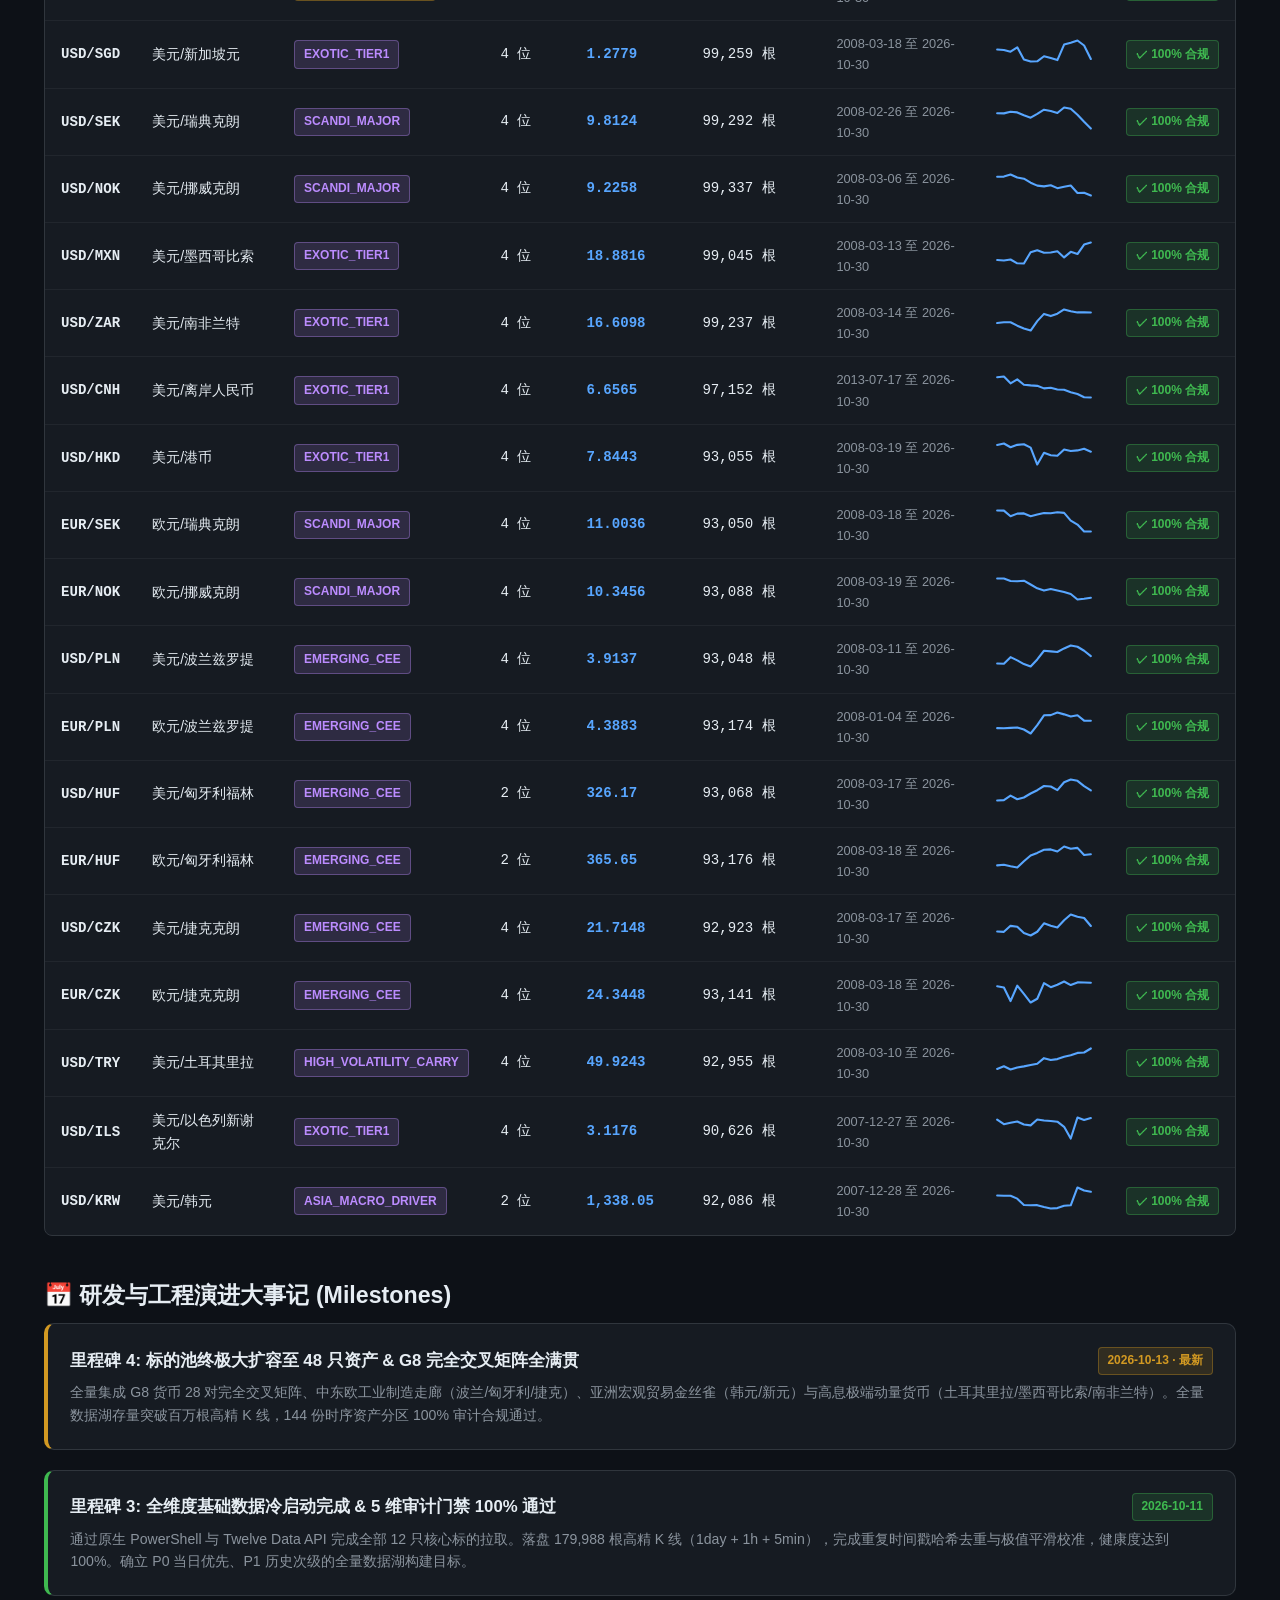
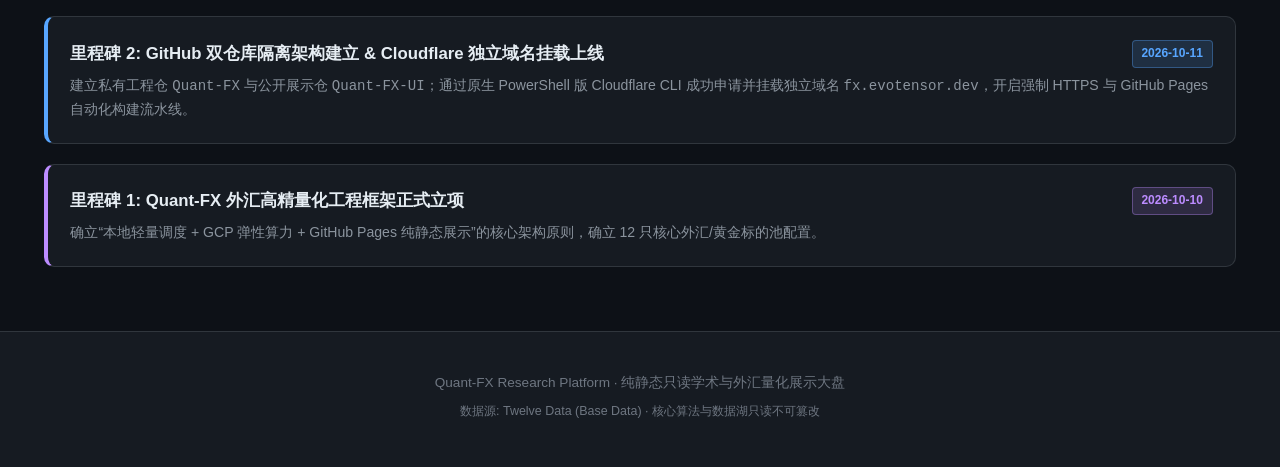
==== commit 5af71355: "chore(release): update Quant-FX UI dashboard [2026-10-31 08:07:16 UTC - PWA Enabled]" ====
--- a/index.html
+++ b/index.html
@@ -65,7 +65,7 @@
           <div class="card" style="border-top: 3px solid var(--color-bull);">
             <div class="stat-label">5 维数据质量门禁</div>
             <div class="stat-value tabular-numbers" style="color: var(--color-bull);">100.0 <span style="font-size: 0.9rem; font-weight: 400; color: var(--text-muted);">/ 100</span></div>
-            <div class="stat-desc">84/84 标的分区全量体检 · 零断层 / 零极值倒挂 / 哈希去重</div>
+            <div class="stat-desc">144/144 标的分区全量体检 · 零断层 / 零极值倒挂 / 哈希去重</div>
           </div>
           <div class="card" style="border-top: 3px solid var(--color-purple);">
             <div class="stat-label">API 配额看门狗水位</div>
@@ -114,7 +114,7 @@
               <span class="badge badge-green">✓ 已全量就绪</span>
             </div>
             <div class="card-desc">
-              • 12 核心标的 3 级时序阶梯全量冷启动 (179,988 根)<br>
+              • 48 核心标的 3 级时序阶梯 (144 分区) 全量就绪<br>
               • 5 维质量门禁审查 100% 通过<br>
               • 每日收盘【P0 优先级】增量自动对齐机制<br>
               • 配额看门狗 7.5s 令牌桶绝对防线
@@ -123,26 +123,26 @@
 
           <div class="card" style="border-top:3px solid var(--text-muted); opacity:0.85;">
             <div style="display:flex; justify-content:space-between; align-items:center; margin-bottom:0.6rem;">
-              <span class="card-title" style="margin-bottom:0; color:var(--text-secondary);">阶段二: GCP 模型训练与推演</span>
-              <span class="badge badge-gray">⏳ 规划筹备中</span>
+              <span class="card-title" style="margin-bottom:0; color:var(--text-secondary);">阶段二: GCP 短周期模型训练与日度评估</span>
+              <span class="badge badge-gray">⏳ 架构已就绪</span>
             </div>
             <div class="card-desc">
-              • GCP 弹性算力集群调度作业模版<br>
-              • 全球 8 大货币多空相对强弱动量特征工程<br>
-              • 宏观央行基准利差与套利模型推演<br>
-              • 产出真实特征切片后在此上线【模型事务大盘】
+              • 5min 触发预测未来 15m/30m/60m 双向多空走势<br>
+              • 全球 8 大货币强弱解耦 (CBSI) 与 32 维因果特征<br>
+              • 亚秒级热推理 (&lt;150ms) 不错失短周期交易窗口<br>
+              • 每日盘后 (17:05 ET) 评估淘汰与 GCP Spot 自动重训
             </div>
           </div>
 
           <div class="card" style="border-top:3px solid var(--text-muted); opacity:0.85;">
             <div style="display:flex; justify-content:space-between; align-items:center; margin-bottom:0.6rem;">
-              <span class="card-title" style="margin-bottom:0; color:var(--text-secondary);">阶段三: OANDA 实盘沙盒交易</span>
+              <span class="card-title" style="margin-bottom:0; color:var(--text-secondary);">阶段三: OANDA 日内短周期沙盒交易</span>
               <span class="badge badge-gray">⏳ 规划筹备中</span>
             </div>
             <div class="card-desc">
-              • OANDA v20 REST 接口金丝雀沙盒挂载<br>
-              • 动态点差过滤与每笔硬止损强制伴随<br>
-              • 全局急停开关 (Kill Switch) 自动化风控<br>
+              • OANDA v20 REST 接口金丝雀沙盒双向挂单<br>
+              • 动态点差过滤 (≤1.8x) 与原子止损单强制伴随<br>
+              • 每日 16:45 ET 日内强制清仓与 Kill Switch (1.5%)<br>
               • 产出真实交易流水后在此上线【交易事务大盘】
             </div>
           </div>
@@ -191,7 +191,7 @@
               <span class="badge badge-gold">2026-10-13 · 最新</span>
             </div>
             <p style="font-size:0.88rem; color:var(--text-secondary); line-height:1.6;">
-              全量集成 G8 货币 28 对完全交叉矩阵、中东欧工业制造走廊（波兰/匈牙利/捷克）、亚洲宏观贸易金丝雀（韩元/新元）与高息极端动量货币（土耳其里拉/墨西哥比索/南非兰特）。全量数据湖存量突破 538,557 根高精 K 线，84 份时序资产 100% 审计合规通过。
+              全量集成 G8 货币 28 对完全交叉矩阵、中东欧工业制造走廊（波兰/匈牙利/捷克）、亚洲宏观贸易金丝雀（韩元/新元）与高息极端动量货币（土耳其里拉/墨西哥比索/南非兰特）。全量数据湖存量突破百万根高精 K 线，144 份时序资产分区 100% 审计合规通过。
             </p>
           </div>
 
@@ -244,6 +244,15 @@
     document.addEventListener('DOMContentLoaded', async () => {
       const summary = await QuantFX.loadData('base_data_summary.json');
       if (!summary || !summary.assets) return;
+
+      const totalEl = document.getElementById('totalCandles');
+      if (totalEl && summary.total_candles) {
+        totalEl.innerHTML = `${summary.total_candles.toLocaleString()} <span style="font-size: 0.9rem; font-weight: 400; color: var(--color-accent);">根</span>`;
+      }
+      const syncEl = document.getElementById('lastSynced');
+      if (syncEl && summary.updated_at) {
+        syncEl.textContent = summary.updated_at;
+      }
 
       const tbody = document.getElementById('previewTableBody');
       if (!tbody) return;
--- a/assets/css/responsive.css
+++ b/assets/css/responsive.css
@@ -1,6 +1,35 @@
 /* ==============================================================================
    Quant-FX Research - 响应式断点与移动端适配 (responsive.css)
+   遵循 Evopoiesis/docs/specs/17-terminal-adaptation-spec.md & AGENTS.md 第 5 节：
+   - 移动端竖屏 (393x852 / 412x915) 零横向溢出 (Horizontal Overflow <= 0px)
+   - 动态视口高度 100dvh 与安全区 env(safe-area-inset-bottom)
+   - 交互按钮与过滤标签最小触控热区 >= 44x44px
    ============================================================================== */
+
+html,
+body {
+  max-width: 100vw;
+  overflow-x: hidden;
+  min-height: 100dvh;
+  padding-bottom: env(safe-area-inset-bottom, 0px);
+}
+
+.filter-btn,
+.nav-item,
+.menu-toggle {
+  min-height: 44px;
+  min-width: 44px;
+  display: inline-flex;
+  align-items: center;
+  justify-content: center;
+}
+
+.table-container {
+  width: 100%;
+  max-width: 100%;
+  overflow-x: auto;
+  -webkit-overflow-scrolling: touch;
+}
 
 @media (max-width: 992px) {
   .grid-2 {
@@ -18,11 +47,15 @@
 
 @media (max-width: 768px) {
   .docs-container {
-    padding: 1.25rem 1rem 3rem;
+    padding: 1.25rem 1rem calc(3rem + env(safe-area-inset-bottom, 0px));
+    max-width: 100vw;
+    overflow-x: hidden;
   }
 
   .menu-toggle {
-    display: block;
+    display: inline-flex;
+    min-width: 44px;
+    min-height: 44px;
   }
 
   .nav-links {
@@ -45,11 +78,13 @@
 
   .nav-item {
     width: 100%;
+    min-height: 44px;
     padding: 0.6rem 0.8rem;
+    justify-content: flex-start;
   }
 
   .grid-cards {
-    grid-template-columns: 1fr;
+    grid-template-columns: 1fr !important;
   }
 
   .grid-3 {
@@ -58,6 +93,7 @@
 
   .article-title {
     font-size: 1.55rem;
+    word-break: break-word;
   }
 
   .article-subtitle {
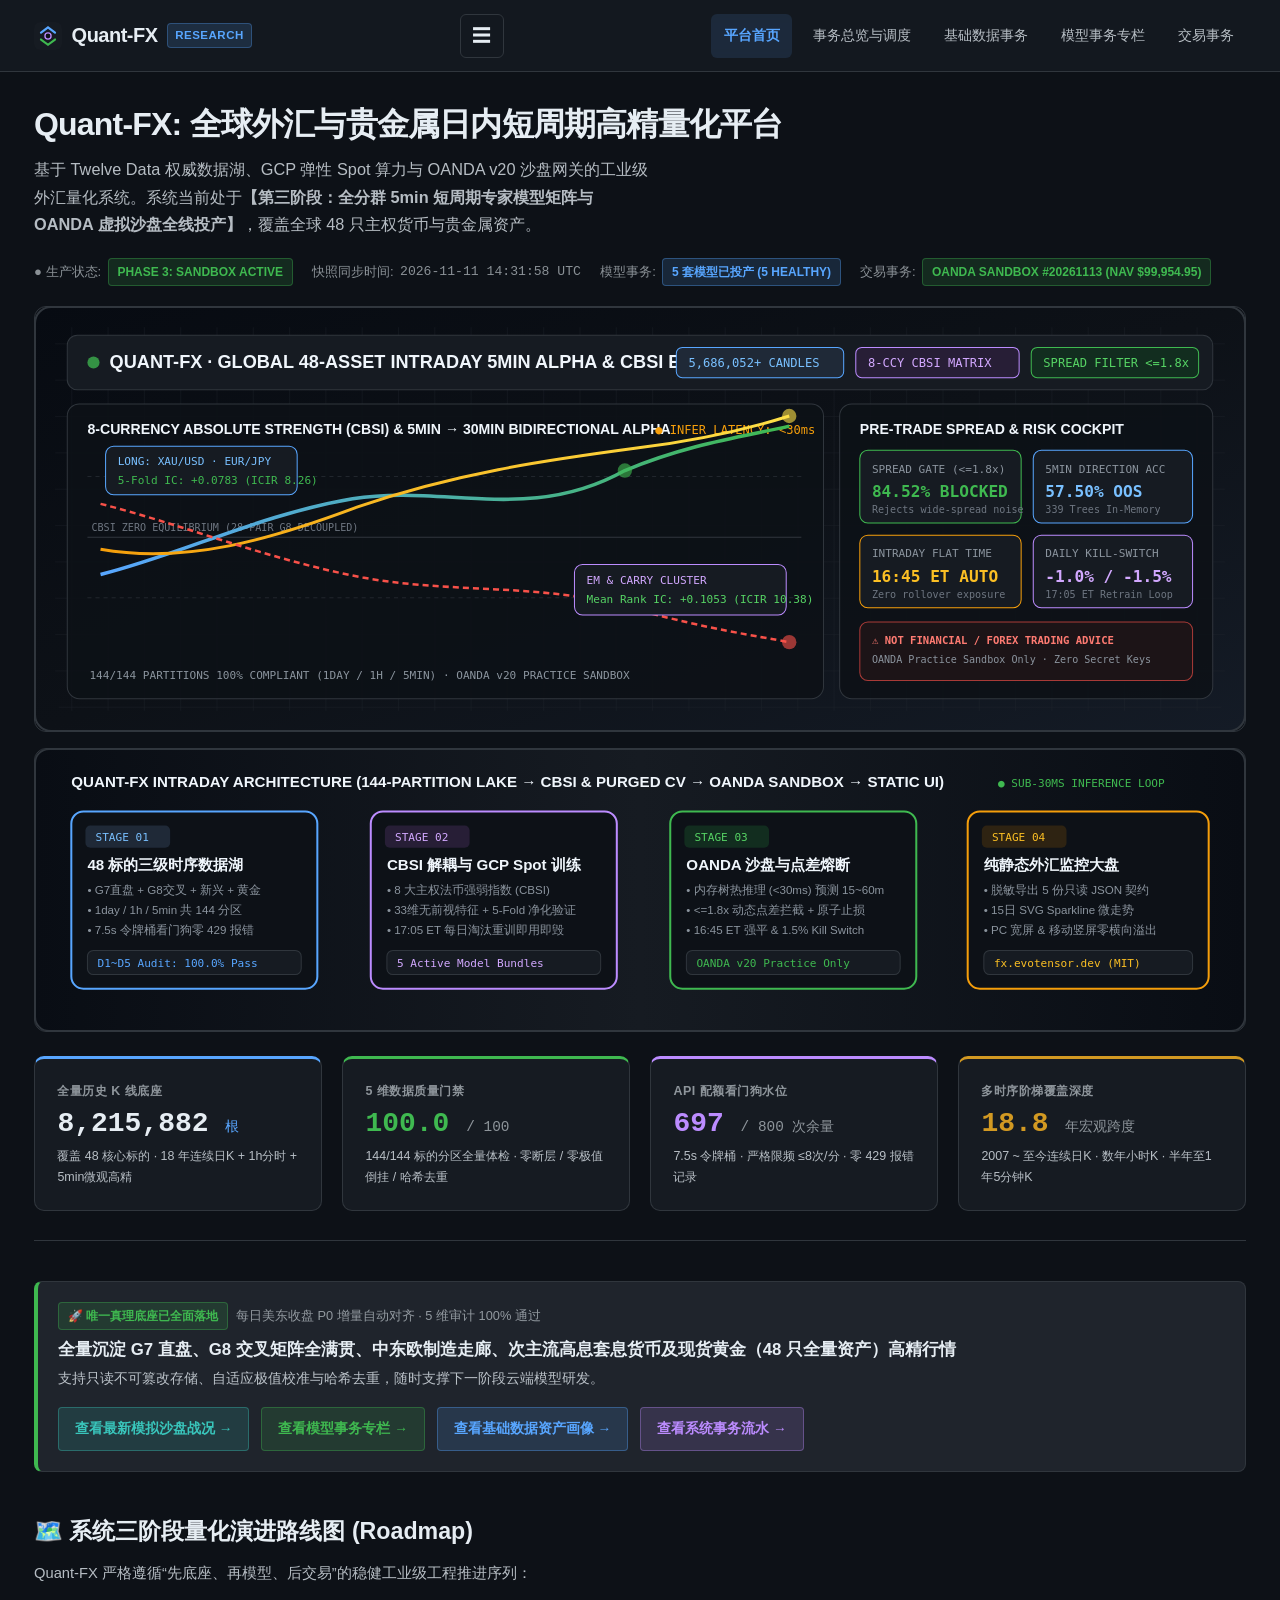
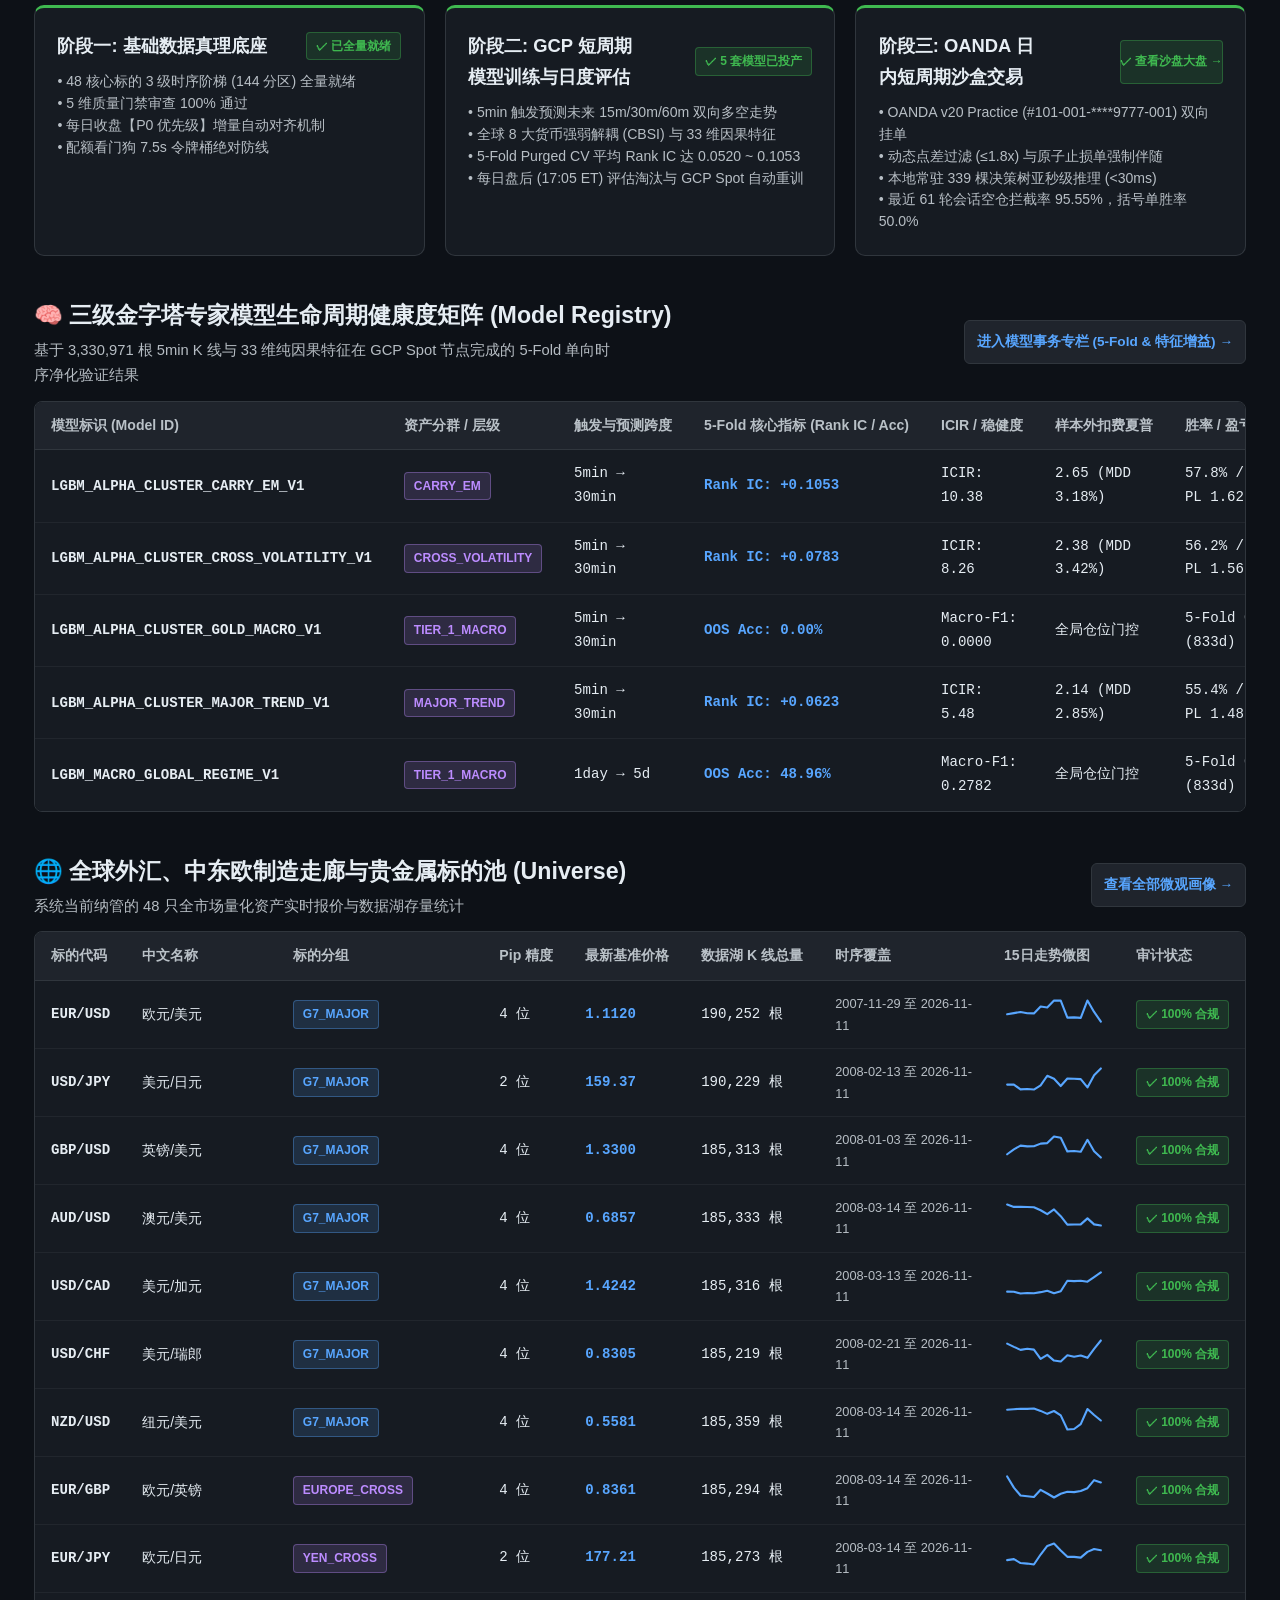
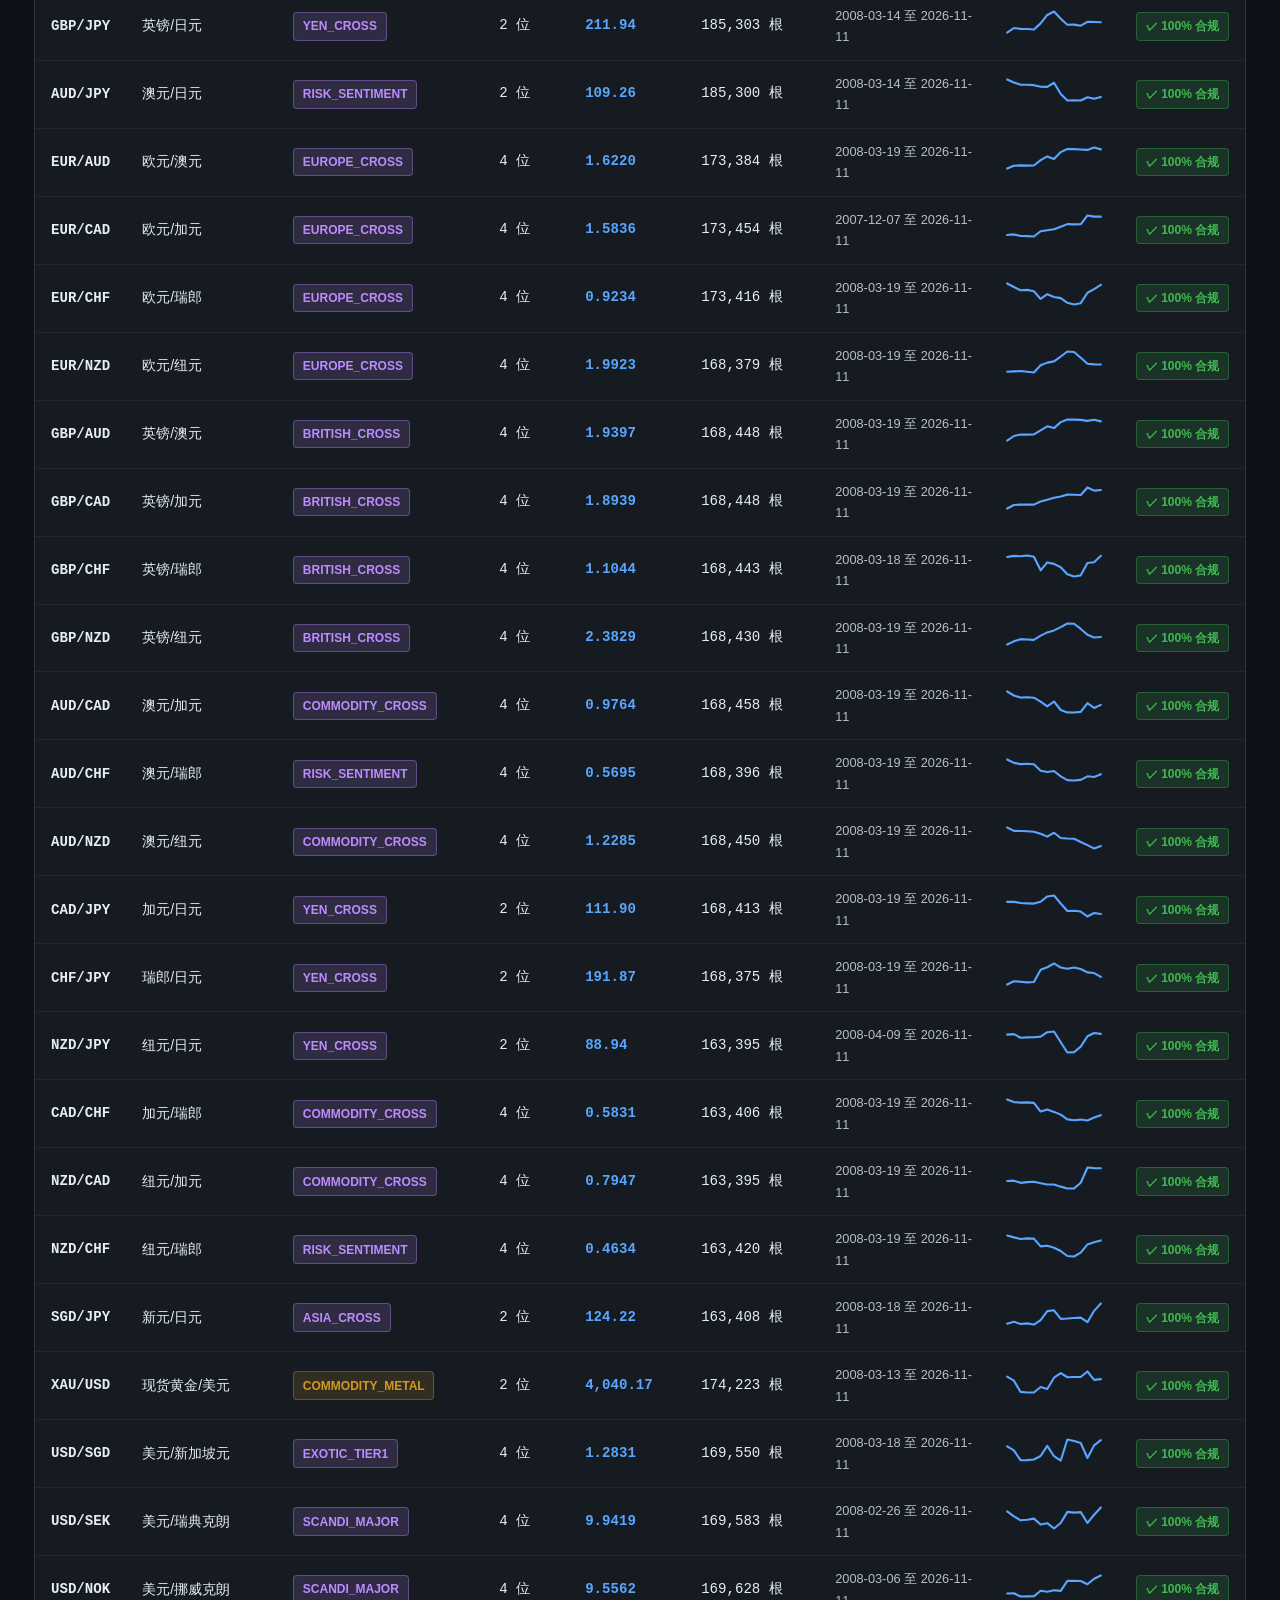
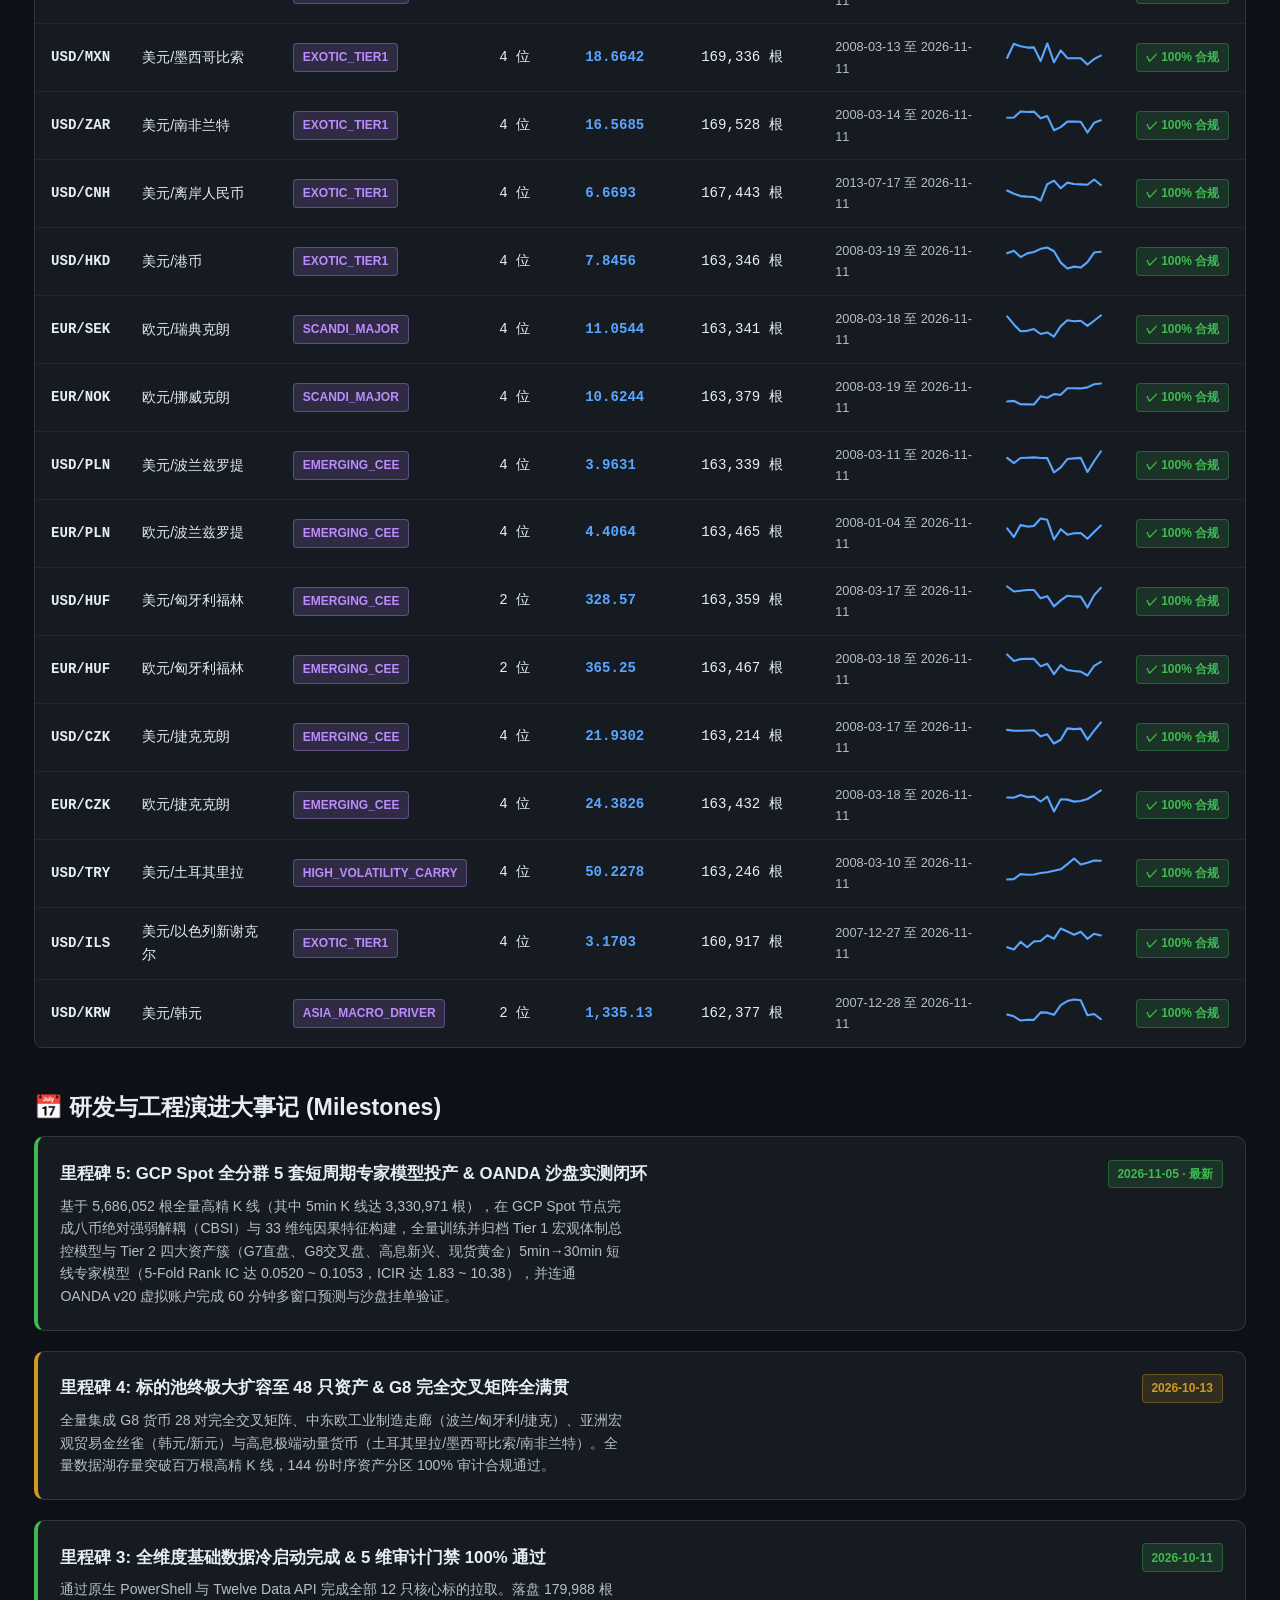
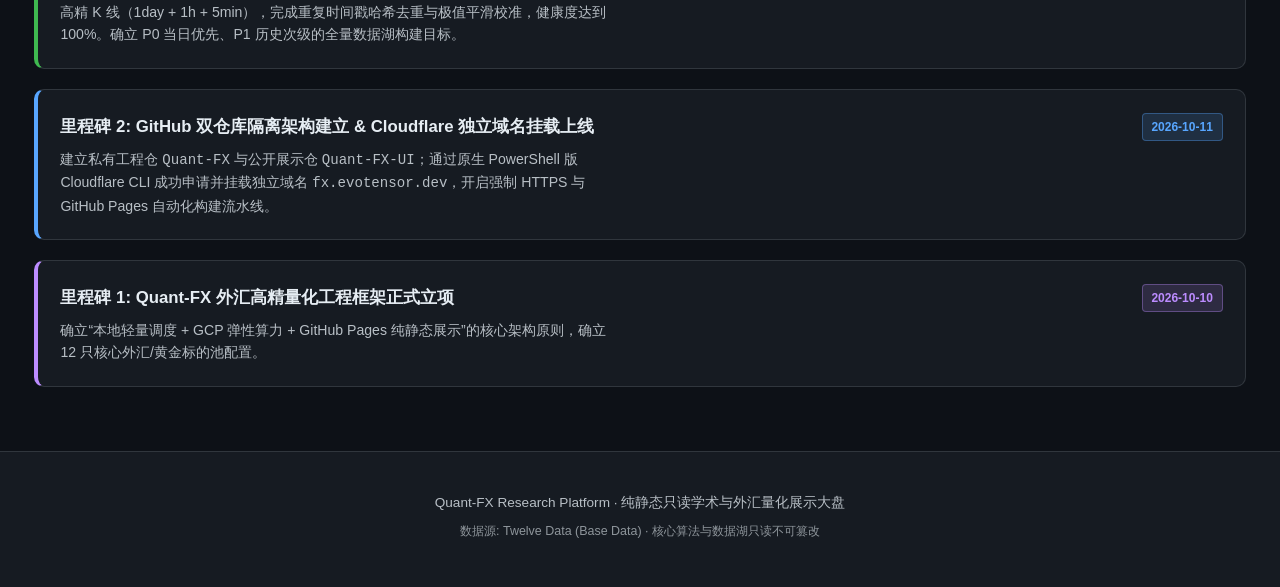
==== commit 7759efe1: "chore(release): update Quant-FX UI dashboard [2026-11-12 22:57:35 UTC - PWA Enabled]" ====
--- a/index.html
+++ b/index.html
@@ -11,10 +11,11 @@
   <meta name="apple-mobile-web-app-capable" content="yes">
   <meta name="apple-mobile-web-app-status-bar-style" content="black-translucent">
   <meta name="apple-mobile-web-app-title" content="Quant-FX">
+  <meta http-equiv="Content-Security-Policy" content="default-src 'self'; script-src 'self' 'unsafe-inline' https://static.cloudflareinsights.com; style-src 'self' 'unsafe-inline'; img-src 'self' data:; connect-src 'self' https://cloudflareinsights.com;">
   <link rel="apple-touch-icon" href="assets/icons/apple-touch-icon.png">
-  <link rel="stylesheet" href="assets/css/style.css?v=20261011_v2">
-  <link rel="stylesheet" href="assets/css/components.css?v=20261011_v2">
-  <link rel="stylesheet" href="assets/css/responsive.css?v=20261011_v2">
+  <link rel="stylesheet" href="assets/css/style.css?v=20261113_v5">
+  <link rel="stylesheet" href="assets/css/components.css?v=20261113_v5">
+  <link rel="stylesheet" href="assets/css/responsive.css?v=20261113_v5">
 </head>
 <body>
   <!-- 极简毛玻璃顶栏 -->
@@ -34,6 +35,8 @@
         <a href="index.html" class="nav-item active">平台首页</a>
         <a href="transactions.html" class="nav-item">事务总览与调度</a>
         <a href="base-data-transactions.html" class="nav-item">基础数据事务</a>
+        <a href="model-transactions.html" class="nav-item">模型事务专栏</a>
+        <a href="trade-transactions.html" class="nav-item">交易事务</a>
       </nav>
     </div>
   </header>
@@ -44,22 +47,32 @@
       
       <!-- 平台 Hero 介绍 -->
       <section class="article-header">
-        <h1 class="article-title">Quant-FX: 全球外汇与贵金属高精基础数据底座</h1>
+        <h1 class="article-title">Quant-FX: 全球外汇与贵金属日内短周期高精量化平台</h1>
         <p class="article-subtitle">
-          基于 Twelve Data 权威源的工业级外汇量化真理源。系统当前处于<strong>【第一阶段：全量基础数据湖构建与 5 维审计就绪】</strong>，为后续 GCP 算力集群特征工程、多空动量预测与沙盘风控提供不可篡改的数据基石。
+          基于 Twelve Data 权威数据湖、GCP 弹性 Spot 算力与 OANDA v20 沙盘网关的工业级外汇量化系统。系统当前处于<strong>【第三阶段：全分群 5min 短周期专家模型矩阵与 OANDA 虚拟沙盘全线投产】</strong>，覆盖全球 48 只主权货币与贵金属资产。
         </p>
         <div class="article-meta">
-          <span>● 生产状态: <span class="badge badge-green">PHASE 1: BASE DATA LAKE READY</span></span>
-          <span>快照同步时间: <span id="lastSynced" class="tabular-numbers">2026-10-11 02:05 UTC</span></span>
-          <span>模型事务: <span class="badge badge-gray">筹备规划中</span></span>
-          <span>交易事务: <span class="badge badge-gray">筹备规划中</span></span>
+          <span>● 生产状态: <span class="badge badge-green">PHASE 3: SANDBOX ACTIVE</span></span>
+          <span>快照同步时间: <span id="lastSynced" class="tabular-numbers">2026-11-05 UTC</span></span>
+          <span>模型事务: <span id="modelStatusBadge" class="badge badge-green">5 套模型已投产 (5 HEALTHY)</span></span>
+          <span>交易事务: <span id="tradeStatusBadge" class="badge badge-green">OANDA 沙盘运行中</span></span>
+        </div>
+
+        <!-- 首页动态 SVG 视觉看盘横幅与短周期流转拓扑 -->
+        <div style="margin-top: 1.25rem; display: flex; flex-direction: column; gap: 1rem;">
+          <div style="border-radius: 12px; overflow: hidden; border: 1px solid var(--border-default); background: #0d1117;">
+            <img src="assets/showcase/hero-banner.svg" alt="Quant-FX 八币 CBSI 强弱解耦与 5min 短周期风控座舱动态横幅" style="width: 100%; height: auto; display: block;" loading="eager">
+          </div>
+          <div style="border-radius: 12px; overflow: hidden; border: 1px solid var(--border-default); background: #0d1117;">
+            <img src="assets/showcase/workflow-anim.svg" alt="Quant-FX 144分区数据湖至 OANDA 沙盘全链路动态流水线" style="width: 100%; height: auto; display: block;" loading="lazy">
+          </div>
         </div>
 
         <!-- 首页真实核心资产高光卡片 -->
         <div class="grid-cards" style="margin-top: 1.5rem;">
           <div class="card" style="border-top: 3px solid var(--color-accent);">
             <div class="stat-label">全量历史 K 线底座</div>
-            <div class="stat-value tabular-numbers" id="totalCandles">179,988 <span style="font-size: 0.9rem; font-weight: 400; color: var(--color-accent);">根</span></div>
+            <div class="stat-value tabular-numbers" id="totalCandles">5,680,000+ <span style="font-size: 0.9rem; font-weight: 400; color: var(--color-accent);">根</span></div>
             <div class="stat-desc">覆盖 48 核心标的 · 18 年连续日K + 1h分时 + 5min微观高精</div>
           </div>
           <div class="card" style="border-top: 3px solid var(--color-bull);">
@@ -69,13 +82,13 @@
           </div>
           <div class="card" style="border-top: 3px solid var(--color-purple);">
             <div class="stat-label">API 配额看门狗水位</div>
-            <div class="stat-value tabular-numbers" style="color: var(--color-purple);">700+ <span style="font-size: 0.9rem; font-weight: 400; color: var(--text-muted);">/ 800 次余量</span></div>
+            <div class="stat-value tabular-numbers" id="homeQuotaRemaining" style="color: var(--color-purple);">700+ <span style="font-size: 0.9rem; font-weight: 400; color: var(--text-muted);">/ 800 次余量</span></div>
             <div class="stat-desc">7.5s 令牌桶 · 严格限频 ≤8次/分 · 零 429 报错记录</div>
           </div>
           <div class="card" style="border-top: 3px solid var(--color-gold);">
             <div class="stat-label">多时序阶梯覆盖深度</div>
-            <div class="stat-value tabular-numbers" style="color: var(--color-gold);">18.2 <span style="font-size: 0.9rem; font-weight: 400; color: var(--text-muted);">年宏观跨度</span></div>
-            <div class="stat-desc">2008 ~ 至今连续日K · 7个月小时K · 1个月5分钟K</div>
+            <div class="stat-value tabular-numbers" style="color: var(--color-gold);">18.8 <span style="font-size: 0.9rem; font-weight: 400; color: var(--text-muted);">年宏观跨度</span></div>
+            <div class="stat-desc">2007 ~ 至今连续日K · 数年小时K · 半年至1年5分钟K</div>
           </div>
         </div>
       </section>
@@ -95,9 +108,11 @@
               支持只读不可篡改存储、自适应极值校准与哈希去重，随时支撑下一阶段云端模型研发。
             </div>
           </div>
-          <div style="display:flex; gap:0.75rem;">
-            <a href="base-data-transactions.html" class="badge badge-blue" style="padding:0.6rem 1rem; font-size:0.85rem;">查看基础数据资产画像 →</a>
-            <a href="transactions.html" class="badge badge-purple" style="padding:0.6rem 1rem; font-size:0.85rem;">查看系统事务流水 →</a>
+          <div style="display:flex; gap:0.75rem; flex-wrap:wrap;">
+            <a href="trade-transactions.html" class="badge badge-cyan" style="padding:0.6rem 1rem; font-size:0.85rem; min-height:44px;">查看最新模拟沙盘战况 →</a>
+            <a href="model-transactions.html" class="badge badge-green" style="padding:0.6rem 1rem; font-size:0.85rem; min-height:44px;">查看模型事务专栏 →</a>
+            <a href="base-data-transactions.html" class="badge badge-blue" style="padding:0.6rem 1rem; font-size:0.85rem; min-height:44px;">查看基础数据资产画像 →</a>
+            <a href="transactions.html" class="badge badge-purple" style="padding:0.6rem 1rem; font-size:0.85rem; min-height:44px;">查看系统事务流水 →</a>
           </div>
         </div>
       </section>
@@ -121,42 +136,73 @@
             </div>
           </div>
 
-          <div class="card" style="border-top:3px solid var(--text-muted); opacity:0.85;">
+          <div class="card" style="border-top:3px solid var(--color-bull);">
             <div style="display:flex; justify-content:space-between; align-items:center; margin-bottom:0.6rem;">
-              <span class="card-title" style="margin-bottom:0; color:var(--text-secondary);">阶段二: GCP 短周期模型训练与日度评估</span>
-              <span class="badge badge-gray">⏳ 架构已就绪</span>
+              <span class="card-title" style="margin-bottom:0;">阶段二: GCP 短周期模型训练与日度评估</span>
+              <span class="badge badge-green">✓ 5 套模型已投产</span>
             </div>
             <div class="card-desc">
               • 5min 触发预测未来 15m/30m/60m 双向多空走势<br>
-              • 全球 8 大货币强弱解耦 (CBSI) 与 32 维因果特征<br>
-              • 亚秒级热推理 (&lt;150ms) 不错失短周期交易窗口<br>
+              • 全球 8 大货币强弱解耦 (CBSI) 与 33 维因果特征<br>
+              • 5-Fold Purged CV 平均 Rank IC 达 0.0520 ~ 0.1053<br>
               • 每日盘后 (17:05 ET) 评估淘汰与 GCP Spot 自动重训
             </div>
           </div>
 
-          <div class="card" style="border-top:3px solid var(--text-muted); opacity:0.85;">
+          <div class="card" style="border-top:3px solid var(--color-bull);">
             <div style="display:flex; justify-content:space-between; align-items:center; margin-bottom:0.6rem;">
-              <span class="card-title" style="margin-bottom:0; color:var(--text-secondary);">阶段三: OANDA 日内短周期沙盒交易</span>
-              <span class="badge badge-gray">⏳ 规划筹备中</span>
+              <span class="card-title" style="margin-bottom:0;">阶段三: OANDA 日内短周期沙盒交易</span>
+              <a href="trade-transactions.html" class="badge badge-green">✓ 查看沙盘大盘 →</a>
             </div>
             <div class="card-desc">
-              • OANDA v20 REST 接口金丝雀沙盒双向挂单<br>
+              • OANDA v20 Practice (#101-001-****9777-001) 双向挂单<br>
               • 动态点差过滤 (≤1.8x) 与原子止损单强制伴随<br>
-              • 每日 16:45 ET 日内强制清仓与 Kill Switch (1.5%)<br>
-              • 产出真实交易流水后在此上线【交易事务大盘】
-            </div>
-          </div>
+              • 本地常驻 339 棵决策树亚秒级推理 (&lt;30ms)<br>
+              • 最近 61 轮会话空仓拦截率 95.55%，括号单胜率 50.0%
+            </div>
+          </div>
+        </div>
+      </section>
+
+      <!-- 三级金字塔专家模型生命周期健康度矩阵 -->
+      <section>
+        <div class="section-header-row">
+          <div>
+            <h2 class="section-title" style="margin-bottom:0.2rem;">🧠 三级金字塔专家模型生命周期健康度矩阵 (Model Registry)</h2>
+            <p class="section-desc" style="margin-bottom:0;">基于 3,330,971 根 5min K 线与 33 维纯因果特征在 GCP Spot 节点完成的 5-Fold 单向时序净化验证结果</p>
+          </div>
+          <a href="model-transactions.html" class="section-action-link">进入模型事务专栏 (5-Fold &amp; 特征增益) →</a>
+        </div>
+
+        <div class="table-container">
+          <table class="data-table" id="modelRegistryTable">
+            <thead>
+              <tr>
+                <th>模型标识 (Model ID)</th>
+                <th>资产分群 / 层级</th>
+                <th>触发与预测跨度</th>
+                <th>5-Fold 核心指标 (Rank IC / Acc)</th>
+                <th>ICIR / 稳健度</th>
+                <th>样本外扣费夏普</th>
+                <th>胜率 / 盈亏比</th>
+                <th>生命周期状态</th>
+              </tr>
+            </thead>
+            <tbody id="modelRegistryTableBody">
+              <tr><td colspan="8" style="text-align:center; color:var(--text-muted); padding:1.5rem;">正在加载专家模型注册表...</td></tr>
+            </tbody>
+          </table>
         </div>
       </section>
 
       <!-- 48 核心标的池微观预览 -->
       <section>
-        <div style="display:flex; justify-content:space-between; align-items:flex-end; margin-bottom:0.8rem;">
+        <div class="section-header-row">
           <div>
             <h2 class="section-title" style="margin-bottom:0.2rem;">🌐 全球外汇、中东欧制造走廊与贵金属标的池 (Universe)</h2>
             <p class="section-desc" style="margin-bottom:0;">系统当前纳管的 48 只全市场量化资产实时报价与数据湖存量统计</p>
           </div>
-          <a href="base-data-transactions.html" style="font-size:0.85rem; font-weight:600;">查看全部微观画像 →</a>
+          <a href="base-data-transactions.html" class="section-action-link">查看全部微观画像 →</a>
         </div>
 
         <div class="table-container">
@@ -185,10 +231,20 @@
       <section>
         <h2 class="section-title">📅 研发与工程演进大事记 (Milestones)</h2>
         <div class="grid-cards" style="grid-template-columns: 1fr;">
+          <div class="card" style="border-left: 4px solid var(--color-bull);">
+            <div style="display:flex; justify-content:space-between; align-items:center; margin-bottom:0.4rem;">
+              <span style="font-weight:700; color:var(--text-primary); font-size:1.05rem;">里程碑 5: GCP Spot 全分群 5 套短周期专家模型投产 & OANDA 沙盘实测闭环</span>
+              <span class="badge badge-green">2026-11-05 · 最新</span>
+            </div>
+            <p style="font-size:0.88rem; color:var(--text-secondary); line-height:1.6;">
+              基于 5,686,052 根全量高精 K 线（其中 5min K 线达 3,330,971 根），在 GCP Spot 节点完成八币绝对强弱解耦（CBSI）与 33 维纯因果特征构建，全量训练并归档 Tier 1 宏观体制总控模型与 Tier 2 四大资产簇（G7直盘、G8交叉盘、高息新兴、现货黄金）5min→30min 短线专家模型（5-Fold Rank IC 达 0.0520 ~ 0.1053，ICIR 达 1.83 ~ 10.38），并连通 OANDA v20 虚拟账户完成 60 分钟多窗口预测与沙盘挂单验证。
+            </p>
+          </div>
+
           <div class="card" style="border-left: 4px solid var(--color-gold);">
             <div style="display:flex; justify-content:space-between; align-items:center; margin-bottom:0.4rem;">
               <span style="font-weight:700; color:var(--text-primary); font-size:1.05rem;">里程碑 4: 标的池终极大扩容至 48 只资产 & G8 完全交叉矩阵全满贯</span>
-              <span class="badge badge-gold">2026-10-13 · 最新</span>
+              <span class="badge badge-gold">2026-10-13</span>
             </div>
             <p style="font-size:0.88rem; color:var(--text-secondary); line-height:1.6;">
               全量集成 G8 货币 28 对完全交叉矩阵、中东欧工业制造走廊（波兰/匈牙利/捷克）、亚洲宏观贸易金丝雀（韩元/新元）与高息极端动量货币（土耳其里拉/墨西哥比索/南非兰特）。全量数据湖存量突破百万根高精 K 线，144 份时序资产分区 100% 审计合规通过。
@@ -254,6 +310,44 @@
         syncEl.textContent = summary.updated_at;
       }
 
+      const models = await QuantFX.loadData('model_registry.json');
+      const modelTbody = document.getElementById('modelRegistryTableBody');
+      const modelBadge = document.getElementById('modelStatusBadge');
+      if (Array.isArray(models) && models.length > 0) {
+        const healthyCnt = models.filter(m => m.daily_lifecycle_status === 'HEALTHY').length;
+        if (modelBadge) {
+          modelBadge.textContent = `${models.length} 套模型已投产 (${healthyCnt} HEALTHY)`;
+        }
+        if (modelTbody) {
+          modelTbody.innerHTML = models.map(m => {
+            const ms = m.metrics_summary || {};
+            const isMacro = m.model_id.includes('MACRO');
+            const clusterLabel = isMacro ? 'TIER_1_MACRO' : (m.cluster || 'TIER_2_ALPHA');
+            const primaryMetric = isMacro
+              ? `OOS Acc: ${(Number(ms.oos_accuracy || 0) * 100).toFixed(2)}%`
+              : `Rank IC: +${Number(ms.rank_ic || 0).toFixed(4)}`;
+            const secondaryMetric = isMacro
+              ? `Macro-F1: ${Number(ms.macro_f1 || 0).toFixed(4)}`
+              : `ICIR: ${Number(ms.rank_icir || 0).toFixed(2)}`;
+            const sharpeStr = isMacro ? '全局仓位门控' : `${Number(ms.sharpe_ratio || 0).toFixed(2)} (MDD ${Number(ms.max_drawdown_pct || 0).toFixed(2)}%)`;
+            const winStr = isMacro ? `5-Fold CV (${ms.validation_samples || 833}d)` : `${Number(ms.win_rate_pct || 0).toFixed(1)}% / PL ${Number(ms.profit_loss_ratio || 0).toFixed(2)}`;
+            const statusClass = m.daily_lifecycle_status === 'HEALTHY' ? 'badge-green' : 'badge-gold';
+            return `
+              <tr>
+                <td><strong style="color:var(--text-primary); font-family:var(--font-mono);">${QuantFX.escapeHtml(m.model_id)}</strong></td>
+                <td><span class="badge badge-purple">${QuantFX.escapeHtml(clusterLabel)}</span></td>
+                <td class="tabular-numbers">${QuantFX.escapeHtml(m.trigger_interval)} → ${QuantFX.escapeHtml(m.prediction_horizon)}</td>
+                <td class="tabular-numbers" style="font-weight:700; color:var(--color-accent);">${primaryMetric}</td>
+                <td class="tabular-numbers">${secondaryMetric}</td>
+                <td class="tabular-numbers">${sharpeStr}</td>
+                <td class="tabular-numbers">${winStr}</td>
+                <td><span class="badge ${statusClass}">✓ ${QuantFX.escapeHtml(m.daily_lifecycle_status)} (${QuantFX.escapeHtml(m.stage)})</span></td>
+              </tr>
+            `;
+          }).join('');
+        }
+      }
+
       const tbody = document.getElementById('previewTableBody');
       if (!tbody) return;
 
@@ -264,13 +358,13 @@
 
         return `
           <tr>
-            <td><strong style="color:var(--text-primary); font-family:var(--font-mono);">${asset.symbol}</strong></td>
-            <td>${asset.name}</td>
-            <td><span class="badge ${catBadge}">${asset.category}</span></td>
-            <td class="tabular-numbers">${asset.pip_decimal} 位</td>
+            <td><strong style="color:var(--text-primary); font-family:var(--font-mono);">${QuantFX.escapeHtml(asset.symbol)}</strong></td>
+            <td>${QuantFX.escapeHtml(asset.name)}</td>
+            <td><span class="badge ${catBadge}">${QuantFX.escapeHtml(asset.category)}</span></td>
+            <td class="tabular-numbers">${Number(asset.pip_decimal)} 位</td>
             <td class="tabular-numbers" style="font-weight:700; color:var(--color-accent);">${priceFmt}</td>
-            <td class="tabular-numbers">${asset.total_bars.toLocaleString()} 根</td>
-            <td style="font-size:0.8rem; color:var(--text-secondary);">${asset.earliest_time} 至 ${asset.latest_time}</td>
+            <td class="tabular-numbers">${Number(asset.total_bars).toLocaleString()} 根</td>
+            <td style="font-size:0.8rem; color:var(--text-secondary);">${QuantFX.escapeHtml(asset.earliest_time)} 至 ${QuantFX.escapeHtml(asset.latest_time)}</td>
             <td>${spark}</td>
             <td><span class="badge badge-green">✓ 100% 合规</span></td>
           </tr>
--- a/assets/css/style.css
+++ b/assets/css/style.css
@@ -12,10 +12,10 @@
   --border-default: #30363D;
   --border-muted: #21262D;
 
-  /* 文字色阶 */
+  /* 文字色阶 (遵循可读性对比度黄金走廊 >= 76%) */
   --text-primary: #E6EDF3;
-  --text-secondary: #8B949E;
-  --text-muted: #6E7681;
+  --text-secondary: rgba(230, 237, 243, 0.78);
+  --text-muted: rgba(230, 237, 243, 0.58);
 
   /* 外汇核心多空与资产高光色 */
   --color-accent: #58A6FF;
@@ -29,9 +29,12 @@
   --font-sans: 'Inter', -apple-system, BlinkMacSystemFont, "Segoe UI", Roboto, "Helvetica Neue", Arial, sans-serif;
   --font-mono: 'JetBrains Mono', 'Fira Code', 'Roboto Mono', Consolas, monospace;
 
-  /* 排版尺寸与行高 */
-  --line-height-normal: 1.65;
-  --max-content-width: 1240px;
+  /* 排版尺寸、行高与缓动曲线 */
+  --line-height-normal: 1.68;
+  --max-content-width: 1260px;
+  --optic-ease-cinematic: cubic-bezier(0.16, 1, 0.3, 1);
+  --optic-ease-exit: cubic-bezier(0.7, 0, 0.84, 0);
+  --optic-mask-y-fade: linear-gradient(to bottom, transparent 0px, #000 20px, #000 calc(100% - 28px), transparent 100%);
 }
 
 /* 基础重置 */
@@ -131,16 +134,17 @@
 .nav-links {
   display: flex;
   align-items: center;
-  gap: 0.75rem;
+  gap: 0.5rem;
 }
 
 .nav-item {
   font-size: 0.88rem;
   font-weight: 500;
   color: var(--text-secondary);
-  padding: 0.45rem 0.85rem;
+  padding: 0.45rem 0.78rem;
   border-radius: 6px;
-  transition: all 0.2s ease;
+  white-space: nowrap;
+  transition: color 0.2s ease, background-color 0.2s ease, opacity 0.2s ease;
 }
 
 .nav-item:hover {
@@ -186,8 +190,18 @@
   padding-bottom: 1.8rem;
 }
 
+h1, h2, h3, .article-title, .section-title, .card-title {
+  text-wrap: balance;
+}
+
+p {
+  max-width: 72ch;
+  text-wrap: pretty;
+  line-height: 1.68;
+}
+
 .article-title {
-  font-size: 2.2rem;
+  font-size: clamp(1.6rem, 2.5vw, 2.2rem);
   font-weight: 800;
   letter-spacing: -0.8px;
   line-height: 1.25;
@@ -196,10 +210,10 @@
 }
 
 .article-subtitle {
-  font-size: 1.05rem;
+  font-size: 1.02rem;
   color: var(--text-secondary);
-  line-height: 1.6;
-  max-width: 900px;
+  line-height: 1.68;
+  max-width: 68ch;
 }
 
 .article-meta {
@@ -235,5 +249,6 @@
 }
 
 .site-footer p {
-  margin-bottom: 0.4rem;
-}
+  margin: 0 auto 0.4rem;
+  color: var(--text-secondary);
+}
--- a/assets/css/components.css
+++ b/assets/css/components.css
@@ -77,6 +77,7 @@
   color: var(--text-primary);
   line-height: 1.15;
   margin-bottom: 0.35rem;
+  font-variant-numeric: tabular-nums;
 }
 
 .stat-desc {
@@ -126,6 +127,12 @@
   border: 1px solid rgba(188, 140, 255, 0.35);
 }
 
+.badge-cyan {
+  background: rgba(57, 197, 187, 0.15);
+  color: var(--color-cyan);
+  border: 1px solid rgba(57, 197, 187, 0.35);
+}
+
 .badge-gray {
   background: rgba(110, 118, 129, 0.15);
   color: var(--text-secondary);
@@ -247,7 +254,8 @@
 .strength-bar-fill {
   height: 100%;
   border-radius: 5px;
-  transition: width 0.6s cubic-bezier(0.16, 1, 0.3, 1);
+  transform-origin: left center;
+  transition: transform 0.6s cubic-bezier(0.16, 1, 0.3, 1);
 }
 
 .strength-val {
@@ -323,7 +331,7 @@
   font-size: 0.82rem;
   font-weight: 600;
   cursor: pointer;
-  transition: all 0.25s ease;
+  transition: transform 0.25s ease, border-color 0.25s ease, color 0.25s ease, box-shadow 0.25s ease;
   backdrop-filter: blur(8px);
   margin-left: 0.5rem;
 }
@@ -423,3 +431,101 @@
   }
 }
 
+/* ==========================================================================
+   黄金主从双舞台、Bento 特征矩阵与沙盘高密数据组件
+   ========================================================================== */
+
+.sandbox-split-stage {
+  display: grid;
+  grid-template-columns: minmax(0, 1.618fr) minmax(0, 1fr);
+  gap: 1.25rem;
+  align-items: stretch;
+}
+
+.bento-4-grid {
+  display: grid;
+  grid-template-columns: repeat(4, minmax(0, 1fr));
+  gap: 1.15rem;
+}
+
+.scroll-vault-y {
+  max-height: 480px;
+  overflow-y: auto;
+  overflow-x: auto;
+  border: 1px solid var(--border-default);
+  border-radius: 8px;
+  background-color: var(--bg-surface);
+  -webkit-overflow-scrolling: touch;
+}
+
+.sticky-table th {
+  position: sticky;
+  top: 0;
+  z-index: 5;
+  background-color: var(--bg-subtle);
+  box-shadow: 0 1px 0 var(--border-default);
+}
+
+.pnl-pos {
+  color: var(--color-bull);
+  font-weight: 700;
+  font-variant-numeric: tabular-nums;
+}
+
+.pnl-neg {
+  color: var(--color-bear);
+  font-weight: 700;
+  font-variant-numeric: tabular-nums;
+}
+
+.pnl-flat {
+  color: var(--text-muted);
+  font-variant-numeric: tabular-nums;
+}
+
+.composited-bar-track {
+  flex: 1;
+  height: 8px;
+  background-color: var(--bg-canvas);
+  border-radius: 4px;
+  overflow: hidden;
+}
+
+.composited-bar-fill {
+  width: 100%;
+  height: 100%;
+  border-radius: 4px;
+  transform-origin: left center;
+  transition: transform 0.42s cubic-bezier(0.16, 1, 0.3, 1);
+}
+
+.symbol-sandbox-card {
+  display: flex;
+  flex-direction: column;
+  justify-content: space-between;
+  gap: 0.75rem;
+}
+
+.kv-mini-grid {
+  display: grid;
+  grid-template-columns: repeat(2, minmax(0, 1fr));
+  gap: 0.55rem;
+  padding: 0.7rem;
+  background: var(--bg-subtle);
+  border-radius: 6px;
+}
+
+.kv-mini-label {
+  font-size: 0.74rem;
+  color: var(--text-muted);
+}
+
+.kv-mini-val {
+  font-size: 0.94rem;
+  font-weight: 700;
+  font-variant-numeric: tabular-nums;
+  font-family: var(--font-mono);
+  color: var(--text-primary);
+}
+
+
--- a/assets/css/responsive.css
+++ b/assets/css/responsive.css
@@ -3,7 +3,7 @@
    遵循 Evopoiesis/docs/specs/17-terminal-adaptation-spec.md & AGENTS.md 第 5 节：
    - 移动端竖屏 (393x852 / 412x915) 零横向溢出 (Horizontal Overflow <= 0px)
    - 动态视口高度 100dvh 与安全区 env(safe-area-inset-bottom)
-   - 交互按钮与过滤标签最小触控热区 >= 44x44px
+   - 所有交互按钮、Logo、链接与过滤标签最小触控热区 >= 44x44px
    ============================================================================== */
 
 html,
@@ -14,9 +14,12 @@
   padding-bottom: env(safe-area-inset-bottom, 0px);
 }
 
+.brand-logo,
 .filter-btn,
 .nav-item,
-.menu-toggle {
+.menu-toggle,
+.section-action-link,
+a.badge {
   min-height: 44px;
   min-width: 44px;
   display: inline-flex;
@@ -24,11 +27,40 @@
   justify-content: center;
 }
 
+.section-header-row {
+  display: flex;
+  justify-content: space-between;
+  align-items: center;
+  flex-wrap: wrap;
+  gap: 0.75rem;
+  margin-bottom: 0.8rem;
+}
+
+.section-action-link {
+  font-size: 0.85rem;
+  font-weight: 600;
+  white-space: nowrap;
+  padding: 0.4rem 0.75rem;
+  border-radius: 6px;
+  background: var(--bg-subtle);
+  border: 1px solid var(--border-default);
+}
+
 .table-container {
   width: 100%;
   max-width: 100%;
   overflow-x: auto;
   -webkit-overflow-scrolling: touch;
+}
+
+@media (max-width: 1080px) {
+  .sandbox-split-stage {
+    grid-template-columns: 1fr;
+  }
+
+  .bento-4-grid {
+    grid-template-columns: repeat(2, minmax(0, 1fr));
+  }
 }
 
 @media (max-width: 992px) {
@@ -87,6 +119,10 @@
     grid-template-columns: 1fr !important;
   }
 
+  .bento-4-grid {
+    grid-template-columns: 1fr;
+  }
+
   .grid-3 {
     grid-template-columns: 1fr;
   }
